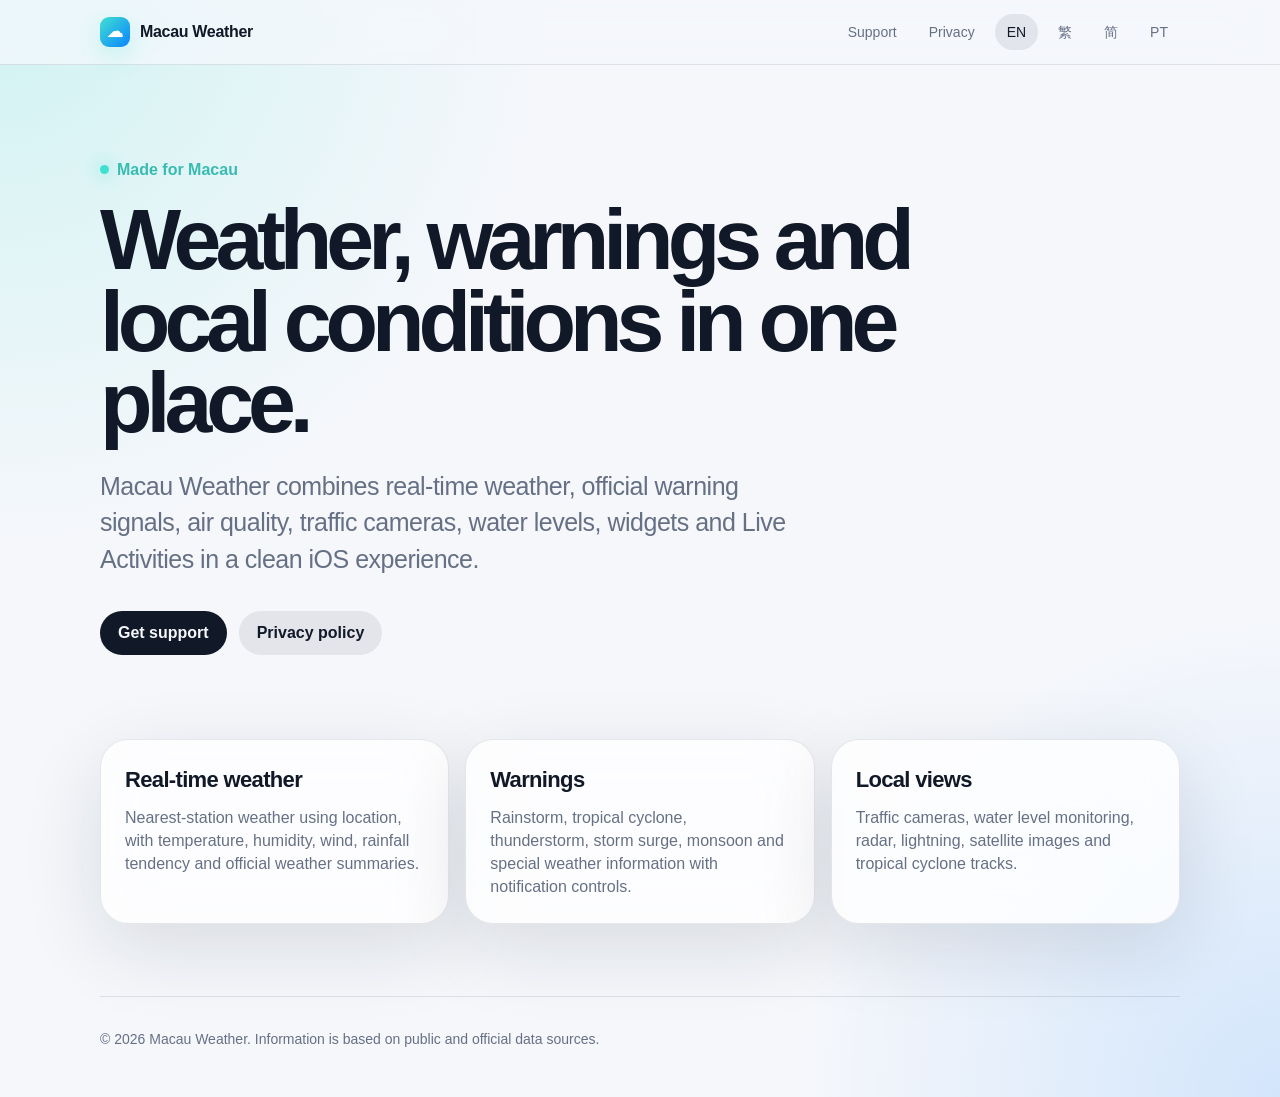
==== index.html @ 6b1e96aa "Add files via upload" ====
<!doctype html>
<html lang="en">
<head>
  <meta charset="utf-8">
  <meta name="viewport" content="width=device-width, initial-scale=1">
  <title>Macau Weather</title>
  <meta name="description" content="Macau Weather brings real-time Macau weather, warnings, forecasts, air quality, traffic cameras, water levels and widgets into one clean iOS app.">
  <link rel="stylesheet" href="styles.css">
</head>
<body>
  <header class="topbar">
    <nav class="page nav" aria-label="Main navigation">
      <a class="brand" href="index.html"><span class="brand-mark">☁︎</span><span>Macau Weather</span></a>
      <div class="links">
        <a href="support.html">Support</a>
        <a href="privacy.html">Privacy</a>
        <button class="lang-button active" data-lang="en">EN</button>
        <button class="lang-button" data-lang="zh-Hant">繁</button>
        <button class="lang-button" data-lang="zh-Hans">简</button>
        <button class="lang-button" data-lang="pt">PT</button>
      </div>
    </nav>
  </header>

  <main class="page">
    <section class="language-panel active" data-panel="en">
      <div class="hero">
        <div class="eyebrow">Made for Macau</div>
        <h1>Weather, warnings and local conditions in one place.</h1>
        <p class="lead">Macau Weather combines real-time weather, official warning signals, air quality, traffic cameras, water levels, widgets and Live Activities in a clean iOS experience.</p>
        <div class="actions">
          <a class="button" href="support.html">Get support</a>
          <a class="button secondary" href="privacy.html">Privacy policy</a>
        </div>
      </div>
      <div class="grid">
        <article class="card"><h2>Real-time weather</h2><p>Nearest-station weather using location, with temperature, humidity, wind, rainfall tendency and official weather summaries.</p></article>
        <article class="card"><h2>Warnings</h2><p>Rainstorm, tropical cyclone, thunderstorm, storm surge, monsoon and special weather information with notification controls.</p></article>
        <article class="card"><h2>Local views</h2><p>Traffic cameras, water level monitoring, radar, lightning, satellite images and tropical cyclone tracks.</p></article>
      </div>
    </section>

    <section class="language-panel" data-panel="zh-Hant">
      <div class="hero">
        <div class="eyebrow">為澳門而設</div>
        <h1>即時天氣、警告及本地情況，一個 App 睇晒。</h1>
        <p class="lead">澳門天氣整合即時天氣、官方警告信號、空氣質素、交通鏡頭、水位監測、Widget 及 Live Activity，提供清晰簡潔的 iOS 體驗。</p>
        <div class="actions">
          <a class="button" href="support.html">支援</a>
          <a class="button secondary" href="privacy.html">私隱政策</a>
        </div>
      </div>
      <div class="grid">
        <article class="card"><h2>即時天氣</h2><p>使用定位尋找最接近觀測站，顯示氣溫、濕度、風況、降雨傾向及官方天氣概況。</p></article>
        <article class="card"><h2>天氣警告</h2><p>暴雨、熱帶氣旋、雷暴、風暴潮、季候風及特別天氣訊息，並可自訂通知類別。</p></article>
        <article class="card"><h2>本地實況</h2><p>交通鏡頭、水位監測、雷達、閃電、衛星雲圖及熱帶氣旋路徑圖。</p></article>
      </div>
    </section>

    <section class="language-panel" data-panel="zh-Hans">
      <div class="hero">
        <div class="eyebrow">为澳门而设</div>
        <h1>即时天气、警告及本地情况，一个 App 看齐。</h1>
        <p class="lead">澳门天气整合即时天气、官方警告信号、空气质量、交通镜头、水位监测、Widget 及 Live Activity，提供清晰简洁的 iOS 体验。</p>
        <div class="actions">
          <a class="button" href="support.html">支持</a>
          <a class="button secondary" href="privacy.html">隐私政策</a>
        </div>
      </div>
      <div class="grid">
        <article class="card"><h2>即时天气</h2><p>使用定位寻找最接近观测站，显示气温、湿度、风况、降雨倾向及官方天气概况。</p></article>
        <article class="card"><h2>天气警告</h2><p>暴雨、热带气旋、雷暴、风暴潮、季候风及特别天气信息，并可自定义通知类别。</p></article>
        <article class="card"><h2>本地实况</h2><p>交通镜头、水位监测、雷达、闪电、卫星云图及热带气旋路径图。</p></article>
      </div>
    </section>

    <section class="language-panel" data-panel="pt">
      <div class="hero">
        <div class="eyebrow">Criado para Macau</div>
        <h1>Tempo, avisos e condições locais num só lugar.</h1>
        <p class="lead">Macau Weather reúne tempo em tempo real, avisos oficiais, qualidade do ar, câmaras de trânsito, nível da água, widgets e Live Activities numa experiência iOS simples e clara.</p>
        <div class="actions">
          <a class="button" href="support.html">Apoio</a>
          <a class="button secondary" href="privacy.html">Privacidade</a>
        </div>
      </div>
      <div class="grid">
        <article class="card"><h2>Tempo atual</h2><p>Dados da estação mais próxima com localização, temperatura, humidade, vento, tendência de chuva e resumo oficial.</p></article>
        <article class="card"><h2>Avisos</h2><p>Chuva intensa, ciclone tropical, trovoada, maré de tempestade, monção e informações especiais, com controlo de notificações.</p></article>
        <article class="card"><h2>Condições locais</h2><p>Câmaras de trânsito, nível da água, radar, relâmpagos, imagens de satélite e trajetórias de ciclones tropicais.</p></article>
      </div>
    </section>
  </main>

  <footer class="page footer">© 2026 Macau Weather. Information is based on public and official data sources.</footer>
  <script>
    const buttons = document.querySelectorAll(".lang-button");
    const panels = document.querySelectorAll(".language-panel");
    buttons.forEach((button) => {
      button.addEventListener("click", () => {
        const lang = button.dataset.lang;
        buttons.forEach((item) => item.classList.toggle("active", item === button));
        panels.forEach((panel) => panel.classList.toggle("active", panel.dataset.panel === lang));
        document.documentElement.lang = lang;
      });
    });
  </script>
</body>
</html>
---- styles.css ----
:root {
  color-scheme: light dark;
  --accent: #40e0d1;
  --ink: #111827;
  --muted: #667085;
  --bg: #f5f7fb;
  --panel: rgba(255, 255, 255, 0.78);
  --line: rgba(17, 24, 39, 0.10);
  --shadow: 0 24px 80px rgba(15, 23, 42, 0.12);
}

@media (prefers-color-scheme: dark) {
  :root {
    --ink: #f5f7fb;
    --muted: #a7adba;
    --bg: #050608;
    --panel: rgba(28, 28, 30, 0.72);
    --line: rgba(255, 255, 255, 0.12);
    --shadow: 0 24px 80px rgba(0, 0, 0, 0.36);
  }
}

* {
  box-sizing: border-box;
}

html {
  scroll-behavior: smooth;
}

body {
  margin: 0;
  font-family: -apple-system, BlinkMacSystemFont, "SF Pro Text", "Segoe UI", sans-serif;
  color: var(--ink);
  background:
    radial-gradient(circle at top left, rgba(64, 224, 209, 0.20), transparent 34rem),
    radial-gradient(circle at bottom right, rgba(0, 122, 255, 0.14), transparent 30rem),
    var(--bg);
  line-height: 1.45;
}

a {
  color: inherit;
}

.page {
  width: min(1080px, calc(100% - 40px));
  margin: 0 auto;
}

.topbar {
  position: sticky;
  top: 0;
  z-index: 10;
  backdrop-filter: blur(24px) saturate(1.4);
  background: color-mix(in srgb, var(--bg) 76%, transparent);
  border-bottom: 1px solid var(--line);
}

.nav {
  min-height: 64px;
  display: flex;
  align-items: center;
  justify-content: space-between;
  gap: 18px;
}

.brand {
  display: inline-flex;
  align-items: center;
  gap: 10px;
  text-decoration: none;
  font-weight: 700;
  letter-spacing: -0.02em;
}

.brand-mark {
  width: 30px;
  height: 30px;
  border-radius: 9px;
  display: grid;
  place-items: center;
  background: linear-gradient(135deg, var(--accent), #0a84ff);
  color: white;
  box-shadow: 0 8px 24px rgba(64, 224, 209, 0.26);
}

.links {
  display: flex;
  align-items: center;
  gap: 8px;
  flex-wrap: wrap;
  justify-content: flex-end;
}

.links a,
.lang-button {
  appearance: none;
  border: 0;
  border-radius: 999px;
  padding: 8px 12px;
  color: var(--muted);
  background: transparent;
  text-decoration: none;
  font: inherit;
  font-size: 14px;
  cursor: pointer;
}

.links a:hover,
.lang-button:hover,
.lang-button.active {
  color: var(--ink);
  background: color-mix(in srgb, var(--ink) 8%, transparent);
}

.hero {
  padding: 92px 0 56px;
}

.eyebrow {
  display: inline-flex;
  align-items: center;
  gap: 8px;
  color: color-mix(in srgb, var(--accent) 82%, var(--ink));
  font-weight: 700;
  margin-bottom: 18px;
}

.eyebrow::before {
  content: "";
  width: 9px;
  height: 9px;
  border-radius: 50%;
  background: var(--accent);
  box-shadow: 0 0 18px var(--accent);
}

h1 {
  margin: 0;
  max-width: 820px;
  font-size: clamp(46px, 8vw, 86px);
  line-height: 0.95;
  letter-spacing: -0.07em;
}

.lead {
  margin: 24px 0 0;
  max-width: 720px;
  color: var(--muted);
  font-size: clamp(19px, 2vw, 25px);
  letter-spacing: -0.02em;
}

.actions {
  display: flex;
  flex-wrap: wrap;
  gap: 12px;
  margin-top: 34px;
}

.button {
  display: inline-flex;
  align-items: center;
  justify-content: center;
  min-height: 44px;
  padding: 0 18px;
  border-radius: 999px;
  text-decoration: none;
  font-weight: 700;
  background: var(--ink);
  color: var(--bg);
}

.button.secondary {
  color: var(--ink);
  background: color-mix(in srgb, var(--ink) 8%, transparent);
}

.grid {
  display: grid;
  grid-template-columns: repeat(3, minmax(0, 1fr));
  gap: 16px;
  margin: 28px 0 72px;
}

.card {
  border: 1px solid var(--line);
  border-radius: 28px;
  padding: 24px;
  background: var(--panel);
  box-shadow: var(--shadow);
  backdrop-filter: blur(28px) saturate(1.2);
}

.card h2,
.card h3 {
  margin: 0 0 10px;
  font-size: 22px;
  letter-spacing: -0.03em;
}

.card p,
.card li {
  color: var(--muted);
}

.card p {
  margin: 0;
}

.section {
  padding: 24px 0 72px;
}

.section h2 {
  margin: 0 0 18px;
  font-size: clamp(32px, 5vw, 54px);
  line-height: 1;
  letter-spacing: -0.055em;
}

.stack {
  display: grid;
  gap: 14px;
}

.text-card {
  border: 1px solid var(--line);
  border-radius: 26px;
  padding: 28px;
  background: var(--panel);
  backdrop-filter: blur(24px) saturate(1.2);
}

.text-card h3 {
  margin: 0 0 8px;
  font-size: 21px;
  letter-spacing: -0.025em;
}

.text-card p,
.text-card li {
  color: var(--muted);
}

.text-card p {
  margin: 0 0 10px;
}

.text-card p:last-child {
  margin-bottom: 0;
}

.language-panel {
  display: none;
}

.language-panel.active {
  display: block;
}

.footer {
  padding: 32px 0 48px;
  color: var(--muted);
  border-top: 1px solid var(--line);
  font-size: 14px;
}

@media (max-width: 760px) {
  .page {
    width: min(100% - 28px, 1080px);
  }

  .nav {
    align-items: flex-start;
    flex-direction: column;
    padding: 14px 0;
  }

  .links {
    justify-content: flex-start;
  }

  .hero {
    padding: 56px 0 36px;
  }

  .grid {
    grid-template-columns: 1fr;
    margin-bottom: 48px;
  }

  .card,
  .text-card {
    border-radius: 22px;
    padding: 20px;
  }
}
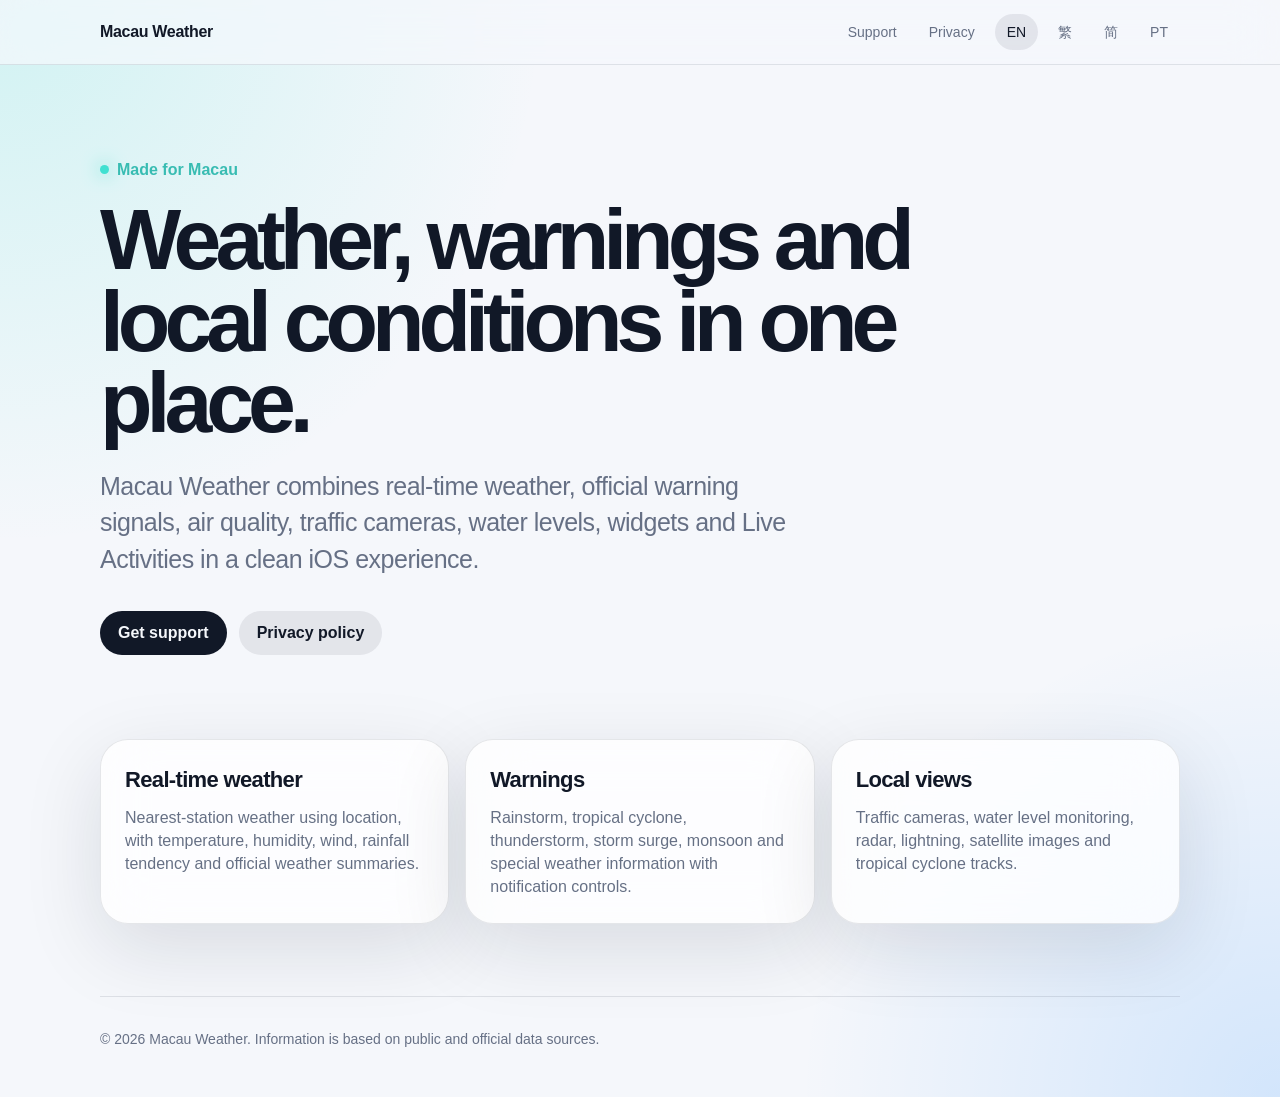
==== commit bc19b6c0: "Add files via upload" ====
--- a/index.html
+++ b/index.html
@@ -10,7 +10,7 @@
 <body>
   <header class="topbar">
     <nav class="page nav" aria-label="Main navigation">
-      <a class="brand" href="index.html"><span class="brand-mark">☁︎</span><span>Macau Weather</span></a>
+      <a class="brand" href="index.html">Macau Weather</a>
       <div class="links">
         <a href="support.html">Support</a>
         <a href="privacy.html">Privacy</a>
--- a/styles.css
+++ b/styles.css
@@ -68,21 +68,10 @@
 .brand {
   display: inline-flex;
   align-items: center;
-  gap: 10px;
   text-decoration: none;
   font-weight: 700;
   letter-spacing: -0.02em;
-}
-
-.brand-mark {
-  width: 30px;
-  height: 30px;
-  border-radius: 9px;
-  display: grid;
-  place-items: center;
-  background: linear-gradient(135deg, var(--accent), #0a84ff);
-  color: white;
-  box-shadow: 0 8px 24px rgba(64, 224, 209, 0.26);
+  color: var(--ink);
 }
 
 .links {
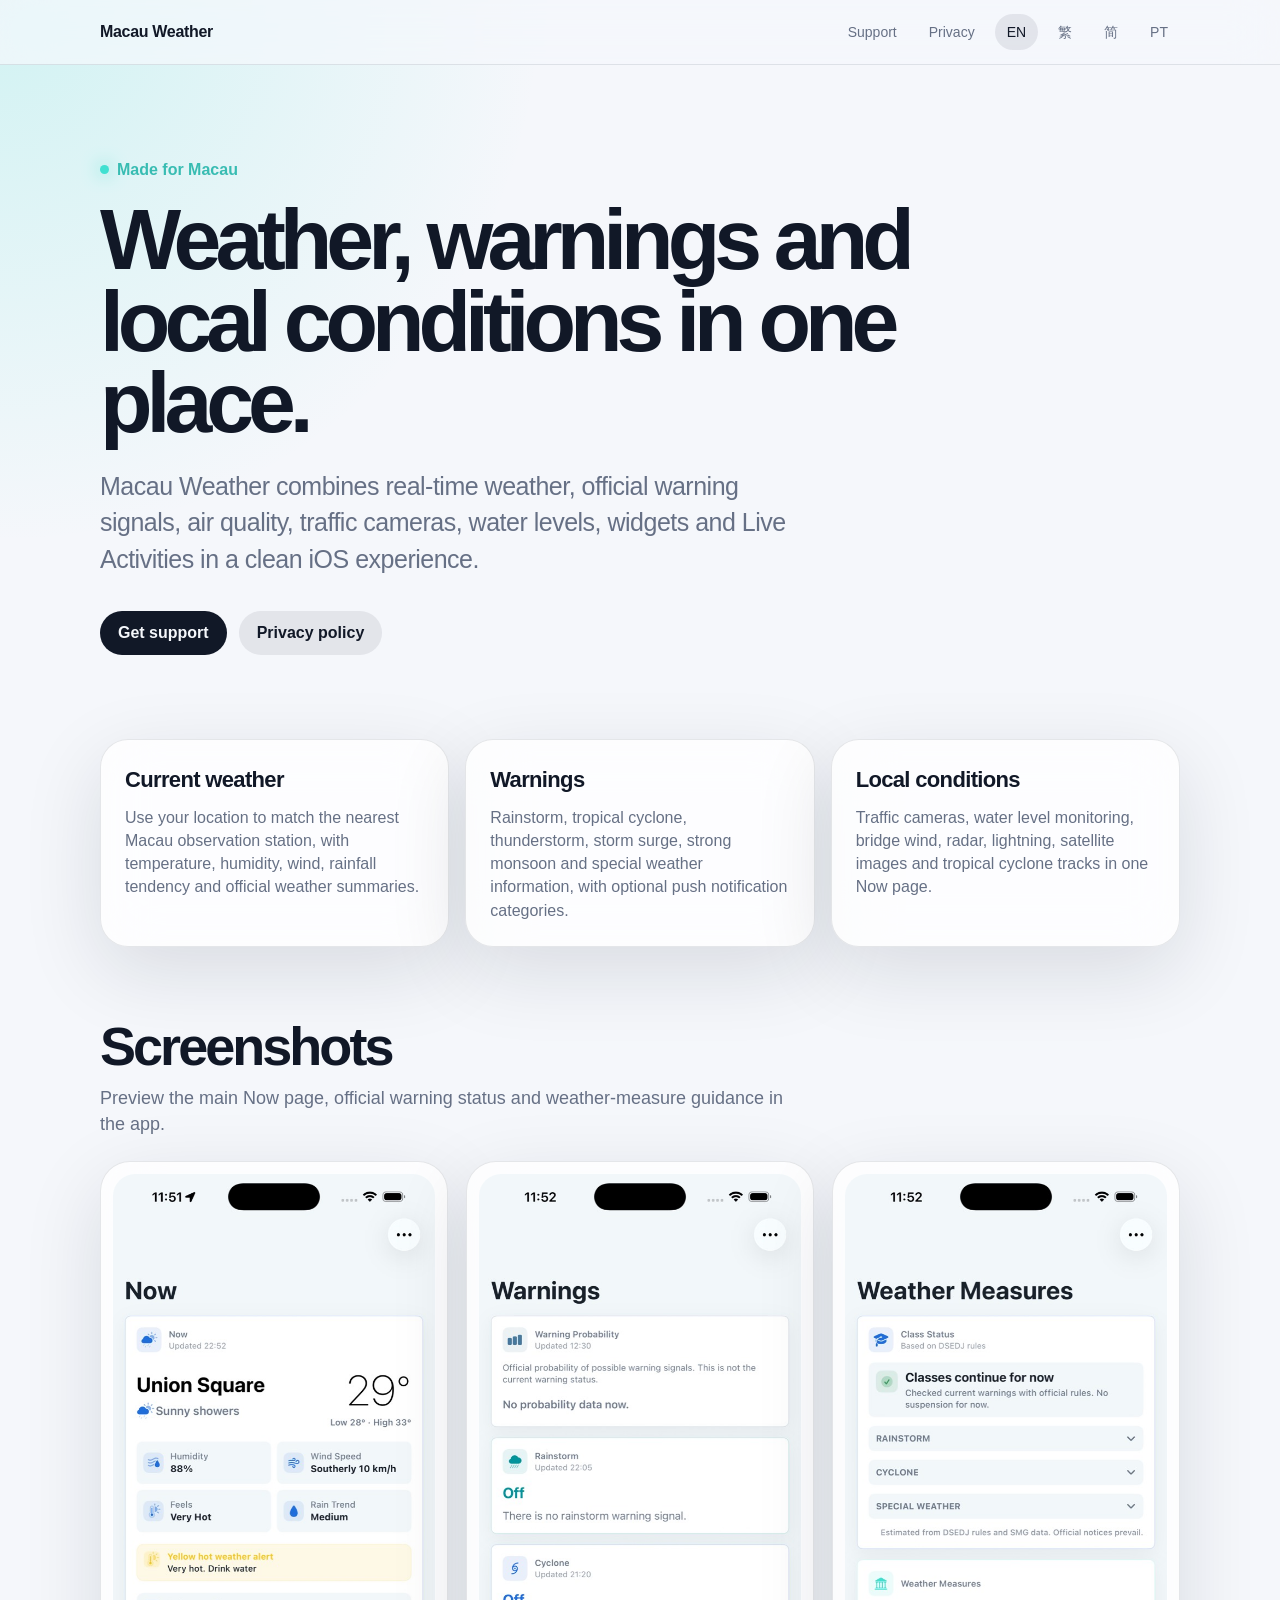
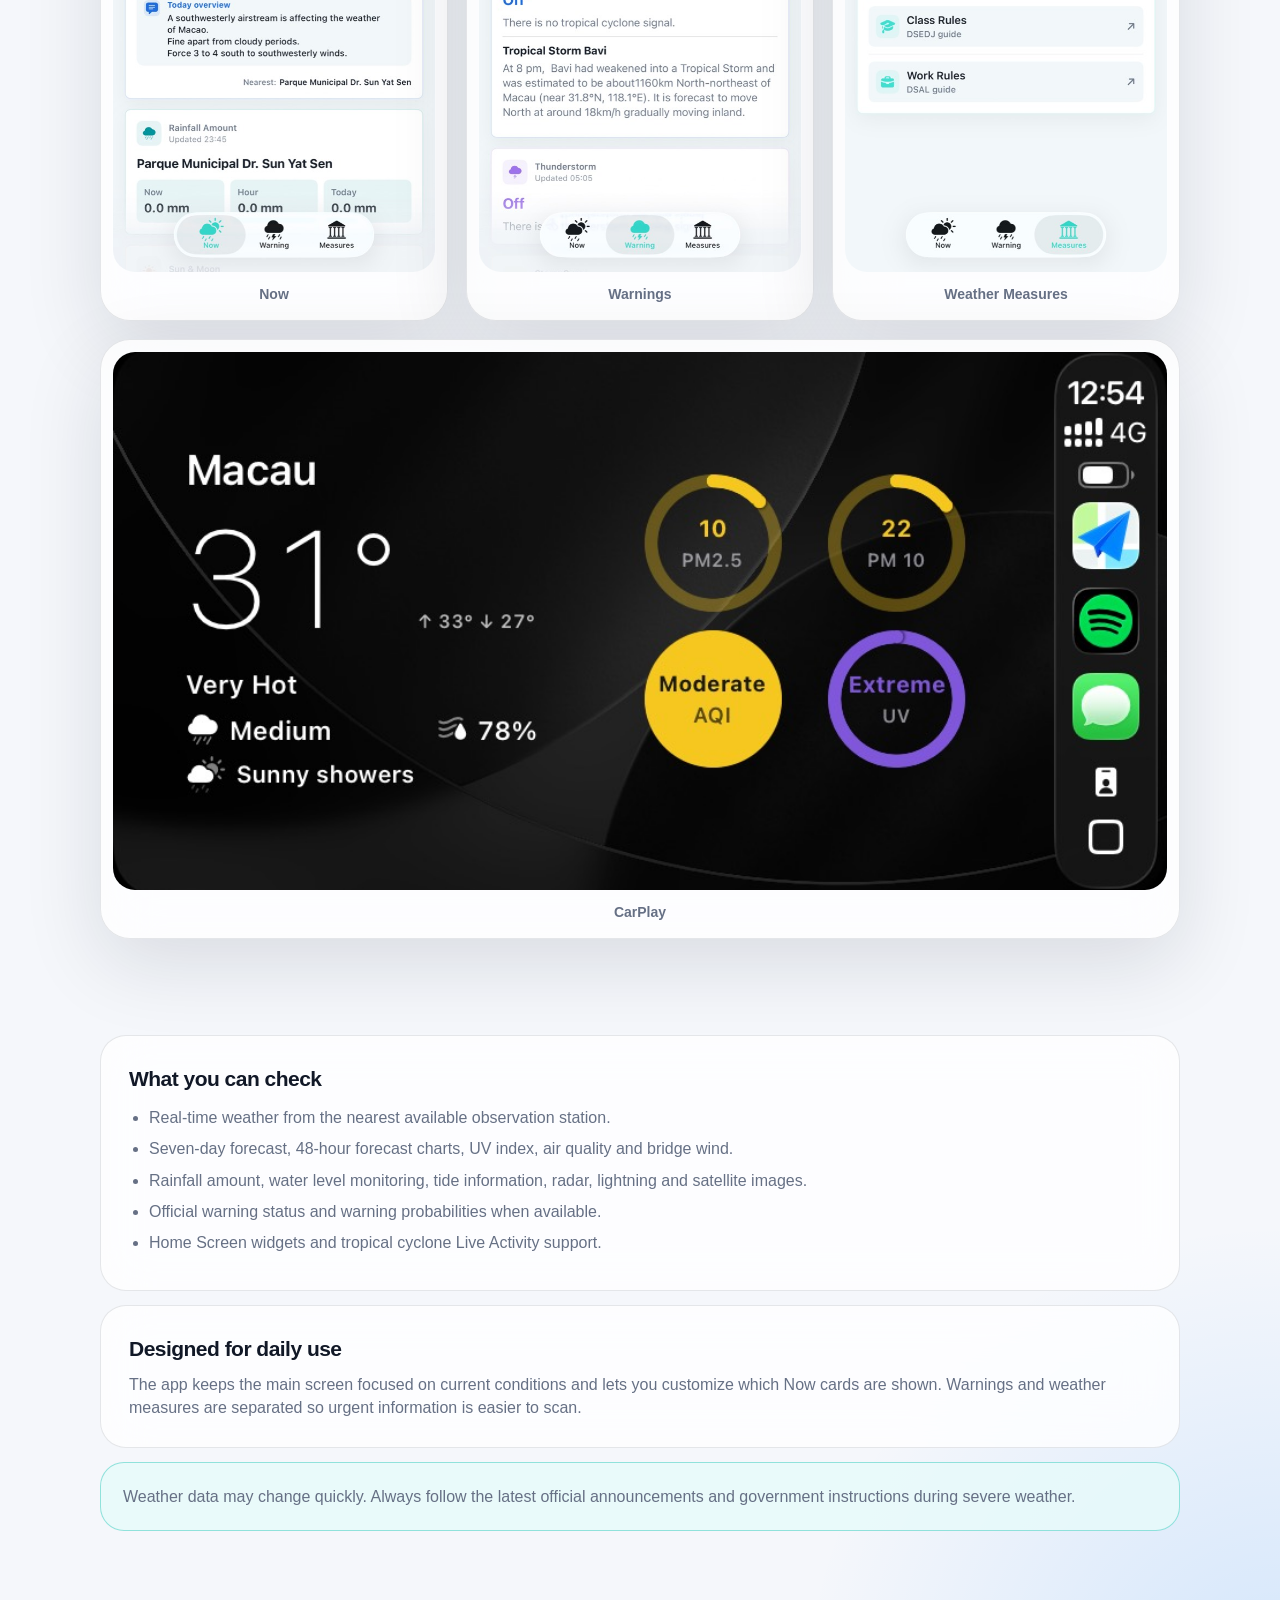
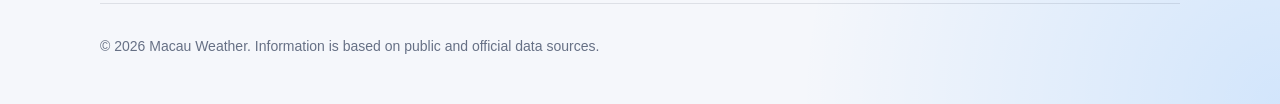
==== commit 97ee8380: "update" ====
--- a/index.html
+++ b/index.html
@@ -4,7 +4,7 @@
   <meta charset="utf-8">
   <meta name="viewport" content="width=device-width, initial-scale=1">
   <title>Macau Weather</title>
-  <meta name="description" content="Macau Weather brings real-time Macau weather, warnings, forecasts, air quality, traffic cameras, water levels and widgets into one clean iOS app.">
+  <meta name="description" content="Macau Weather brings real-time Macau weather, warnings, forecasts, air quality, traffic cameras, water levels, widgets and Live Activities into one clean iOS app.">
   <link rel="stylesheet" href="styles.css">
 </head>
 <body>
@@ -33,11 +33,55 @@
           <a class="button secondary" href="privacy.html">Privacy policy</a>
         </div>
       </div>
-      <div class="grid">
-        <article class="card"><h2>Real-time weather</h2><p>Nearest-station weather using location, with temperature, humidity, wind, rainfall tendency and official weather summaries.</p></article>
-        <article class="card"><h2>Warnings</h2><p>Rainstorm, tropical cyclone, thunderstorm, storm surge, monsoon and special weather information with notification controls.</p></article>
-        <article class="card"><h2>Local views</h2><p>Traffic cameras, water level monitoring, radar, lightning, satellite images and tropical cyclone tracks.</p></article>
-      </div>
+
+      <div class="grid">
+        <article class="card"><h2>Current weather</h2><p>Use your location to match the nearest Macau observation station, with temperature, humidity, wind, rainfall tendency and official weather summaries.</p></article>
+        <article class="card"><h2>Warnings</h2><p>Rainstorm, tropical cyclone, thunderstorm, storm surge, strong monsoon and special weather information, with optional push notification categories.</p></article>
+        <article class="card"><h2>Local conditions</h2><p>Traffic cameras, water level monitoring, bridge wind, radar, lightning, satellite images and tropical cyclone tracks in one Now page.</p></article>
+      </div>
+
+      <section class="screenshots" aria-labelledby="screenshots-en">
+        <h2 id="screenshots-en">Screenshots</h2>
+        <p class="section-lead">Preview the main Now page, official warning status and weather-measure guidance in the app.</p>
+        <div class="screenshot-grid">
+          <figure class="screenshot-card">
+            <img src="assets/screenshots/en-now.jpg" alt="Now page showing current weather, rainfall amount and bottom tab bar" loading="lazy">
+            <figcaption>Now</figcaption>
+          </figure>
+          <figure class="screenshot-card">
+            <img src="assets/screenshots/en-warnings.jpg" alt="Warnings page showing rainstorm, cyclone and thunderstorm cards" loading="lazy">
+            <figcaption>Warnings</figcaption>
+          </figure>
+          <figure class="screenshot-card">
+            <img src="assets/screenshots/en-measures.jpg" alt="Weather Measures page showing class status and government guidance links" loading="lazy">
+            <figcaption>Weather Measures</figcaption>
+          </figure>
+          <figure class="screenshot-card wide">
+            <img src="assets/screenshots/en-carplay.jpg" alt="CarPlay screen showing current weather, air quality and UV information" loading="lazy">
+            <figcaption>CarPlay</figcaption>
+          </figure>
+        </div>
+      </section>
+
+      <section class="section stack">
+        <article class="text-card">
+          <h3>What you can check</h3>
+          <ul class="feature-list">
+            <li>Real-time weather from the nearest available observation station.</li>
+            <li>Seven-day forecast, 48-hour forecast charts, UV index, air quality and bridge wind.</li>
+            <li>Rainfall amount, water level monitoring, tide information, radar, lightning and satellite images.</li>
+            <li>Official warning status and warning probabilities when available.</li>
+            <li>Home Screen widgets and tropical cyclone Live Activity support.</li>
+          </ul>
+        </article>
+        <article class="text-card">
+          <h3>Designed for daily use</h3>
+          <p>The app keeps the main screen focused on current conditions and lets you customize which Now cards are shown. Warnings and weather measures are separated so urgent information is easier to scan.</p>
+        </article>
+        <article class="notice">
+          <p>Weather data may change quickly. Always follow the latest official announcements and government instructions during severe weather.</p>
+        </article>
+      </section>
     </section>
 
     <section class="language-panel" data-panel="zh-Hant">
@@ -50,11 +94,55 @@
           <a class="button secondary" href="privacy.html">私隱政策</a>
         </div>
       </div>
-      <div class="grid">
-        <article class="card"><h2>即時天氣</h2><p>使用定位尋找最接近觀測站，顯示氣溫、濕度、風況、降雨傾向及官方天氣概況。</p></article>
-        <article class="card"><h2>天氣警告</h2><p>暴雨、熱帶氣旋、雷暴、風暴潮、季候風及特別天氣訊息，並可自訂通知類別。</p></article>
-        <article class="card"><h2>本地實況</h2><p>交通鏡頭、水位監測、雷達、閃電、衛星雲圖及熱帶氣旋路徑圖。</p></article>
-      </div>
+
+      <div class="grid">
+        <article class="card"><h2>即時天氣</h2><p>使用定位配對最接近的澳門觀測站，顯示氣溫、濕度、風況、降雨傾向及官方天氣概況。</p></article>
+        <article class="card"><h2>天氣警告</h2><p>暴雨、熱帶氣旋、雷暴、風暴潮、強烈季候風及特別天氣訊息，並可自訂推送通知類別。</p></article>
+        <article class="card"><h2>本地實況</h2><p>交通鏡頭、水位監測、橋上風況、雷達、閃電、衛星雲圖及熱帶氣旋路徑圖集中於即時頁。</p></article>
+      </div>
+
+      <section class="screenshots" aria-labelledby="screenshots-zh-Hant">
+        <h2 id="screenshots-zh-Hant">介面預覽</h2>
+        <p class="section-lead">查看即時天氣、風雨警告及惡劣天氣措施三個主要頁面。</p>
+        <div class="screenshot-grid">
+          <figure class="screenshot-card">
+            <img src="assets/screenshots/zh-Hant-now.jpg" alt="即時天氣頁面，顯示現時天氣及降雨量" loading="lazy">
+            <figcaption>即時天氣</figcaption>
+          </figure>
+          <figure class="screenshot-card">
+            <img src="assets/screenshots/zh-Hant-warnings.jpg" alt="風雨警告頁面，顯示暴雨、熱帶氣旋及雷暴警告" loading="lazy">
+            <figcaption>風雨警告</figcaption>
+          </figure>
+          <figure class="screenshot-card">
+            <img src="assets/screenshots/zh-Hant-measures.jpg" alt="惡劣天氣措施頁面，顯示停課情況及政府指引" loading="lazy">
+            <figcaption>惡劣天氣措施</figcaption>
+          </figure>
+          <figure class="screenshot-card wide">
+            <img src="assets/screenshots/zh-Hant-carplay.jpg" alt="CarPlay 畫面，顯示即時天氣、空氣質素及紫外線資料" loading="lazy">
+            <figcaption>CarPlay</figcaption>
+          </figure>
+        </div>
+      </section>
+
+      <section class="section stack">
+        <article class="text-card">
+          <h3>可以查看的資料</h3>
+          <ul class="feature-list">
+            <li>最接近觀測站的即時天氣資料。</li>
+            <li>七日預報、48 小時預報圖、紫外線指數、空氣質素及橋上風況。</li>
+            <li>降雨量、水位監測、潮汐資訊、雷達圖、閃電圖及衛星雲圖。</li>
+            <li>官方警告狀態，以及有資料時顯示警告發出概率。</li>
+            <li>主畫面 Widget 及熱帶氣旋 Live Activity。</li>
+          </ul>
+        </article>
+        <article class="text-card">
+          <h3>為日常使用而整理</h3>
+          <p>主頁集中顯示現時最需要的資訊，並可自訂顯示哪些即時卡片。警告及惡劣天氣措施分頁處理，方便快速掃讀。</p>
+        </article>
+        <article class="notice">
+          <p>天氣資料可能快速轉變。惡劣天氣期間，請以最新官方公布及政府指引為準。</p>
+        </article>
+      </section>
     </section>
 
     <section class="language-panel" data-panel="zh-Hans">
@@ -67,11 +155,55 @@
           <a class="button secondary" href="privacy.html">隐私政策</a>
         </div>
       </div>
-      <div class="grid">
-        <article class="card"><h2>即时天气</h2><p>使用定位寻找最接近观测站，显示气温、湿度、风况、降雨倾向及官方天气概况。</p></article>
-        <article class="card"><h2>天气警告</h2><p>暴雨、热带气旋、雷暴、风暴潮、季候风及特别天气信息，并可自定义通知类别。</p></article>
-        <article class="card"><h2>本地实况</h2><p>交通镜头、水位监测、雷达、闪电、卫星云图及热带气旋路径图。</p></article>
-      </div>
+
+      <div class="grid">
+        <article class="card"><h2>即时天气</h2><p>使用定位配对最接近的澳门观测站，显示气温、湿度、风况、降雨倾向及官方天气概况。</p></article>
+        <article class="card"><h2>天气警告</h2><p>暴雨、热带气旋、雷暴、风暴潮、强烈季候风及特别天气信息，并可自定义推送通知类别。</p></article>
+        <article class="card"><h2>本地实况</h2><p>交通镜头、水位监测、桥上风况、雷达、闪电、卫星云图及热带气旋路径图集中于即时页。</p></article>
+      </div>
+
+      <section class="screenshots" aria-labelledby="screenshots-zh-Hans">
+        <h2 id="screenshots-zh-Hans">界面预览</h2>
+        <p class="section-lead">查看即时天气、风雨警告及恶劣天气措施三个主要页面。</p>
+        <div class="screenshot-grid">
+          <figure class="screenshot-card">
+            <img src="assets/screenshots/zh-Hans-now.jpg" alt="即时天气页面，显示当前天气及降雨量" loading="lazy">
+            <figcaption>即时天气</figcaption>
+          </figure>
+          <figure class="screenshot-card">
+            <img src="assets/screenshots/zh-Hans-warnings.jpg" alt="风雨警告页面，显示暴雨、热带气旋及雷暴警告" loading="lazy">
+            <figcaption>风雨警告</figcaption>
+          </figure>
+          <figure class="screenshot-card">
+            <img src="assets/screenshots/zh-Hans-measures.jpg" alt="恶劣天气措施页面，显示停课情况及政府指引" loading="lazy">
+            <figcaption>恶劣天气措施</figcaption>
+          </figure>
+          <figure class="screenshot-card wide">
+            <img src="assets/screenshots/zh-Hans-carplay.jpg" alt="CarPlay 画面，显示即时天气、空气质量及紫外线资料" loading="lazy">
+            <figcaption>CarPlay</figcaption>
+          </figure>
+        </div>
+      </section>
+
+      <section class="section stack">
+        <article class="text-card">
+          <h3>可以查看的资料</h3>
+          <ul class="feature-list">
+            <li>最接近观测站的即时天气资料。</li>
+            <li>七日预报、48 小时预报图、紫外线指数、空气质量及桥上风况。</li>
+            <li>降雨量、水位监测、潮汐信息、雷达图、闪电图及卫星云图。</li>
+            <li>官方警告状态，以及有资料时显示警告发出概率。</li>
+            <li>主屏幕 Widget 及热带气旋 Live Activity。</li>
+          </ul>
+        </article>
+        <article class="text-card">
+          <h3>为日常使用而整理</h3>
+          <p>主页集中显示当前最需要的信息，并可自定义显示哪些即时卡片。警告及恶劣天气措施分页处理，方便快速扫读。</p>
+        </article>
+        <article class="notice">
+          <p>天气资料可能快速转变。恶劣天气期间，请以最新官方公布及政府指引为准。</p>
+        </article>
+      </section>
     </section>
 
     <section class="language-panel" data-panel="pt">
@@ -84,11 +216,55 @@
           <a class="button secondary" href="privacy.html">Privacidade</a>
         </div>
       </div>
-      <div class="grid">
-        <article class="card"><h2>Tempo atual</h2><p>Dados da estação mais próxima com localização, temperatura, humidade, vento, tendência de chuva e resumo oficial.</p></article>
-        <article class="card"><h2>Avisos</h2><p>Chuva intensa, ciclone tropical, trovoada, maré de tempestade, monção e informações especiais, com controlo de notificações.</p></article>
-        <article class="card"><h2>Condições locais</h2><p>Câmaras de trânsito, nível da água, radar, relâmpagos, imagens de satélite e trajetórias de ciclones tropicais.</p></article>
-      </div>
+
+      <div class="grid">
+        <article class="card"><h2>Tempo atual</h2><p>Usa a localização para encontrar a estação de observação de Macau mais próxima, com temperatura, humidade, vento, tendência de chuva e resumo oficial.</p></article>
+        <article class="card"><h2>Avisos</h2><p>Chuva intensa, ciclone tropical, trovoada, maré de tempestade, monção forte e informações especiais, com categorias opcionais de notificações.</p></article>
+        <article class="card"><h2>Condições locais</h2><p>Câmaras de trânsito, nível da água, vento nas pontes, radar, relâmpagos, imagens de satélite e trajetórias de ciclones tropicais na página Agora.</p></article>
+      </div>
+
+      <section class="screenshots" aria-labelledby="screenshots-pt">
+        <h2 id="screenshots-pt">Capturas de ecrã</h2>
+        <p class="section-lead">Veja as páginas principais: tempo atual, avisos e medidas de mau tempo.</p>
+        <div class="screenshot-grid">
+          <figure class="screenshot-card">
+            <img src="assets/screenshots/pt-now.jpg" alt="Página Tempo Atual com meteorologia atual e precipitação" loading="lazy">
+            <figcaption>Tempo Atual</figcaption>
+          </figure>
+          <figure class="screenshot-card">
+            <img src="assets/screenshots/pt-warnings.jpg" alt="Página Avisos com chuva intensa, ciclone e trovoada" loading="lazy">
+            <figcaption>Avisos</figcaption>
+          </figure>
+          <figure class="screenshot-card">
+            <img src="assets/screenshots/pt-measures.jpg" alt="Página Medidas de mau tempo com estado das aulas e guias oficiais" loading="lazy">
+            <figcaption>Medidas</figcaption>
+          </figure>
+          <figure class="screenshot-card wide">
+            <img src="assets/screenshots/pt-carplay.jpg" alt="Ecrã CarPlay com tempo atual, qualidade do ar e índice UV" loading="lazy">
+            <figcaption>CarPlay</figcaption>
+          </figure>
+        </div>
+      </section>
+
+      <section class="section stack">
+        <article class="text-card">
+          <h3>O que pode consultar</h3>
+          <ul class="feature-list">
+            <li>Tempo em tempo real da estação de observação mais próxima.</li>
+            <li>Previsão de sete dias, gráficos de 48 horas, índice UV, qualidade do ar e vento nas pontes.</li>
+            <li>Quantidade de chuva, monitorização do nível da água, marés, radar, relâmpagos e imagens de satélite.</li>
+            <li>Estado dos avisos oficiais e probabilidades de emissão quando disponíveis.</li>
+            <li>Widgets no ecrã principal e Live Activity para ciclones tropicais.</li>
+          </ul>
+        </article>
+        <article class="text-card">
+          <h3>Organizada para uso diário</h3>
+          <p>A página principal mostra as informações mais importantes do momento e permite personalizar os cartões. Os avisos e medidas de mau tempo ficam em páginas separadas para leitura rápida.</p>
+        </article>
+        <article class="notice">
+          <p>As condições meteorológicas podem mudar rapidamente. Durante mau tempo, siga sempre os anúncios oficiais e as instruções do governo.</p>
+        </article>
+      </section>
     </section>
   </main>
 
--- a/styles.css
+++ b/styles.css
@@ -173,6 +173,66 @@
   margin: 28px 0 72px;
 }
 
+.screenshots {
+  margin: 0 0 72px;
+}
+
+.screenshots h2 {
+  margin: 0 0 12px;
+  font-size: clamp(32px, 5vw, 54px);
+  line-height: 1;
+  letter-spacing: -0.055em;
+}
+
+.screenshots .section-lead {
+  max-width: 700px;
+  margin: 0 0 24px;
+  color: var(--muted);
+  font-size: 18px;
+}
+
+.screenshot-grid {
+  display: grid;
+  grid-template-columns: repeat(3, minmax(0, 1fr));
+  gap: 18px;
+  align-items: start;
+}
+
+.screenshot-card {
+  margin: 0;
+  border: 1px solid var(--line);
+  border-radius: 30px;
+  padding: 12px;
+  background: var(--panel);
+  box-shadow: var(--shadow);
+  backdrop-filter: blur(28px) saturate(1.2);
+}
+
+.screenshot-card img {
+  display: block;
+  width: 100%;
+  aspect-ratio: 1290 / 2796;
+  object-fit: cover;
+  border-radius: 22px;
+  background: color-mix(in srgb, var(--ink) 8%, transparent);
+}
+
+.screenshot-card.wide {
+  grid-column: 1 / -1;
+}
+
+.screenshot-card.wide img {
+  aspect-ratio: 912 / 465;
+}
+
+.screenshot-card figcaption {
+  margin: 12px 4px 4px;
+  color: var(--muted);
+  font-weight: 700;
+  font-size: 14px;
+  text-align: center;
+}
+
 .card {
   border: 1px solid var(--line);
   border-radius: 28px;
@@ -241,6 +301,38 @@
   margin-bottom: 0;
 }
 
+.feature-list,
+.meta-list {
+  margin: 12px 0 0;
+  padding-left: 20px;
+}
+
+.feature-list li,
+.meta-list li {
+  margin: 8px 0;
+}
+
+.meta-list {
+  list-style: none;
+  padding-left: 0;
+}
+
+.meta-list strong {
+  color: var(--ink);
+}
+
+.notice {
+  border: 1px solid color-mix(in srgb, var(--accent) 45%, var(--line));
+  border-radius: 24px;
+  padding: 22px;
+  background: color-mix(in srgb, var(--accent) 10%, var(--panel));
+}
+
+.notice p {
+  margin: 0;
+  color: var(--muted);
+}
+
 .language-panel {
   display: none;
 }
@@ -280,6 +372,19 @@
     margin-bottom: 48px;
   }
 
+  .screenshot-grid {
+    grid-template-columns: 1fr;
+  }
+
+  .screenshot-card {
+    max-width: 420px;
+    margin-inline: auto;
+  }
+
+  .screenshot-card.wide {
+    max-width: 100%;
+  }
+
   .card,
   .text-card {
     border-radius: 22px;
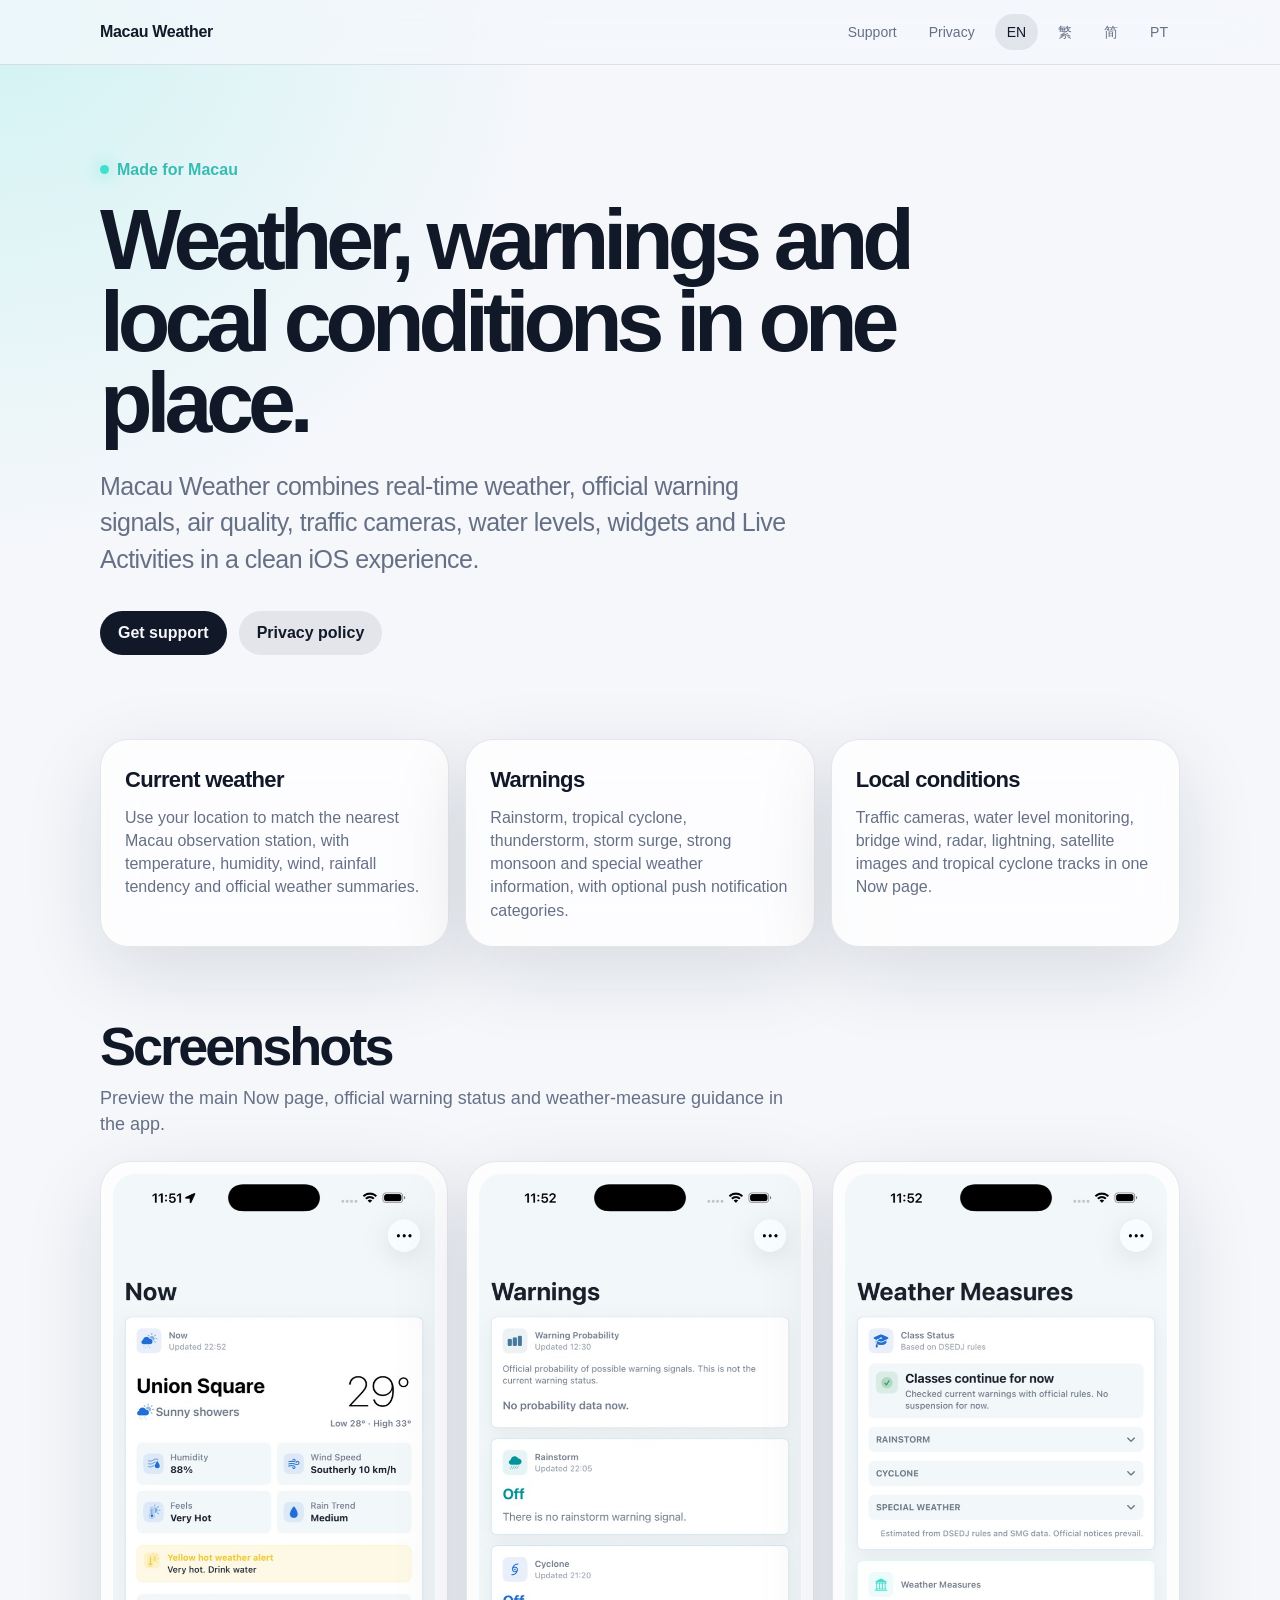
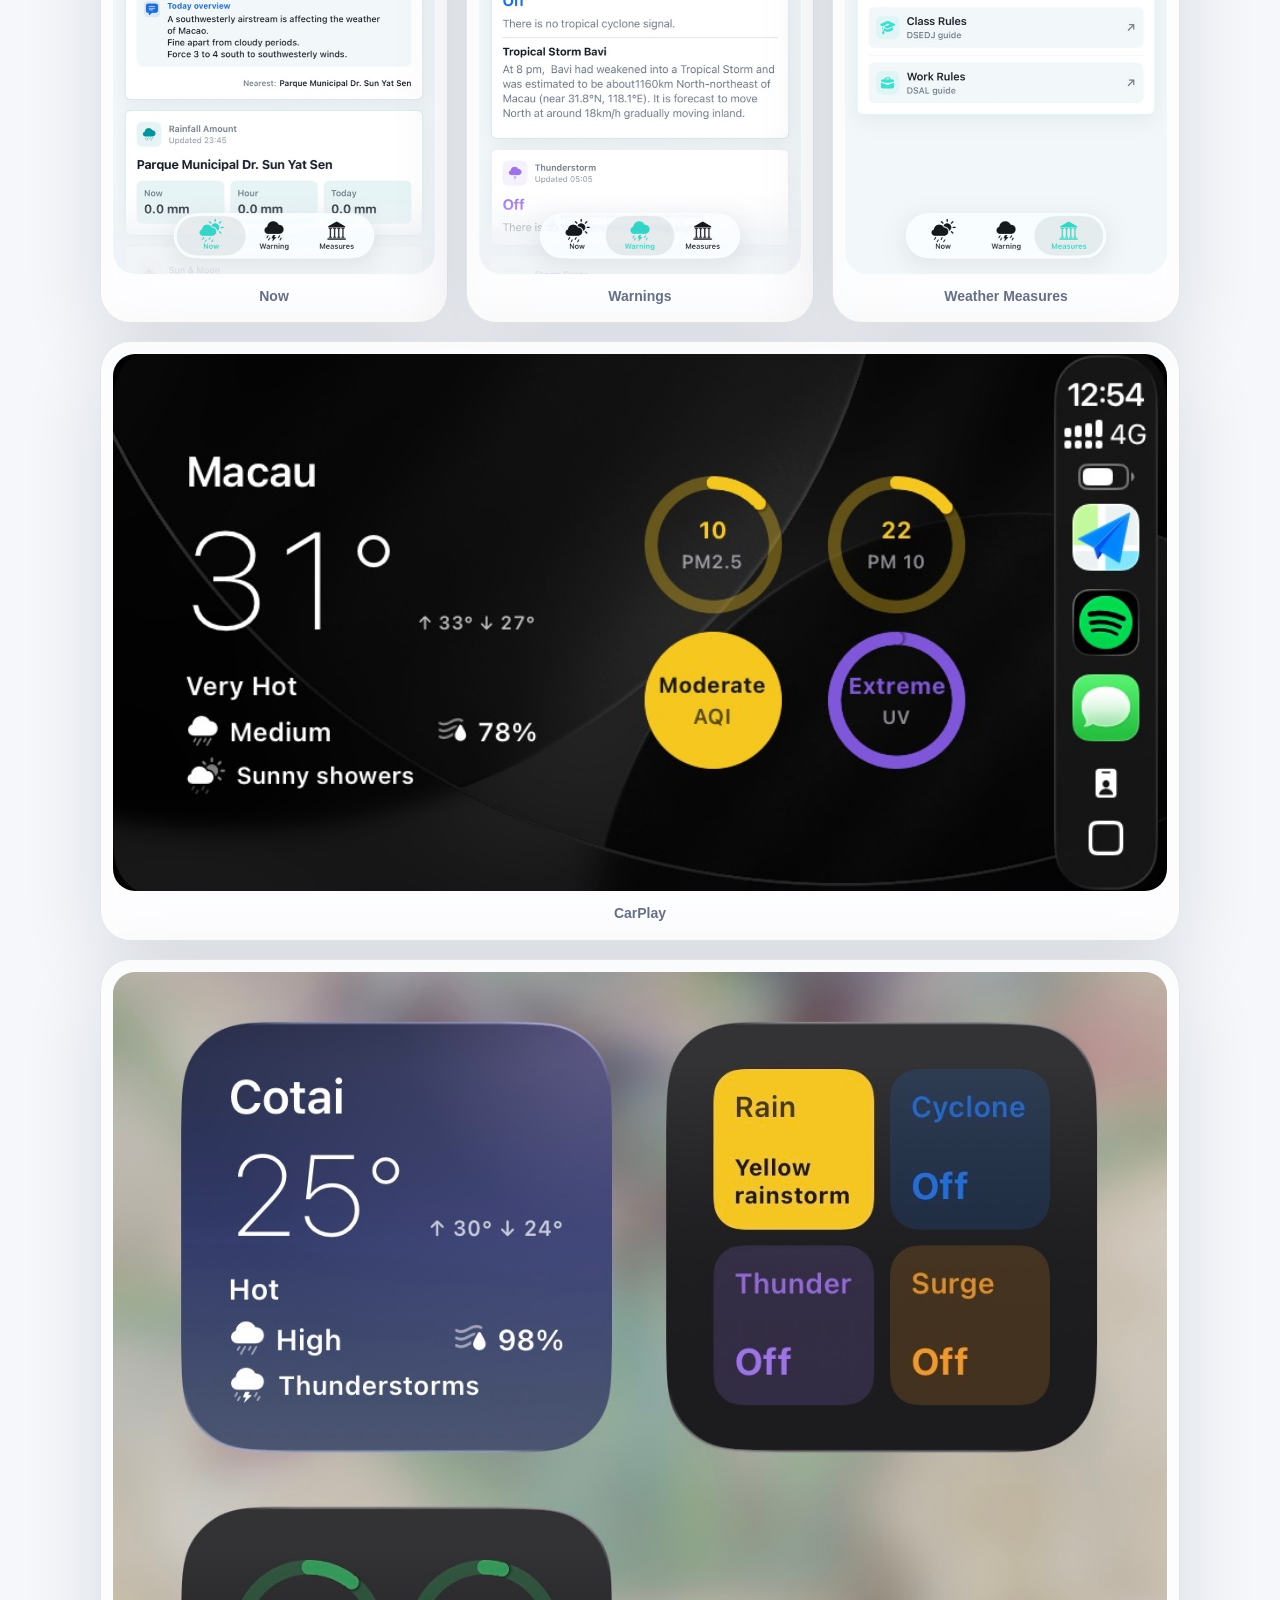
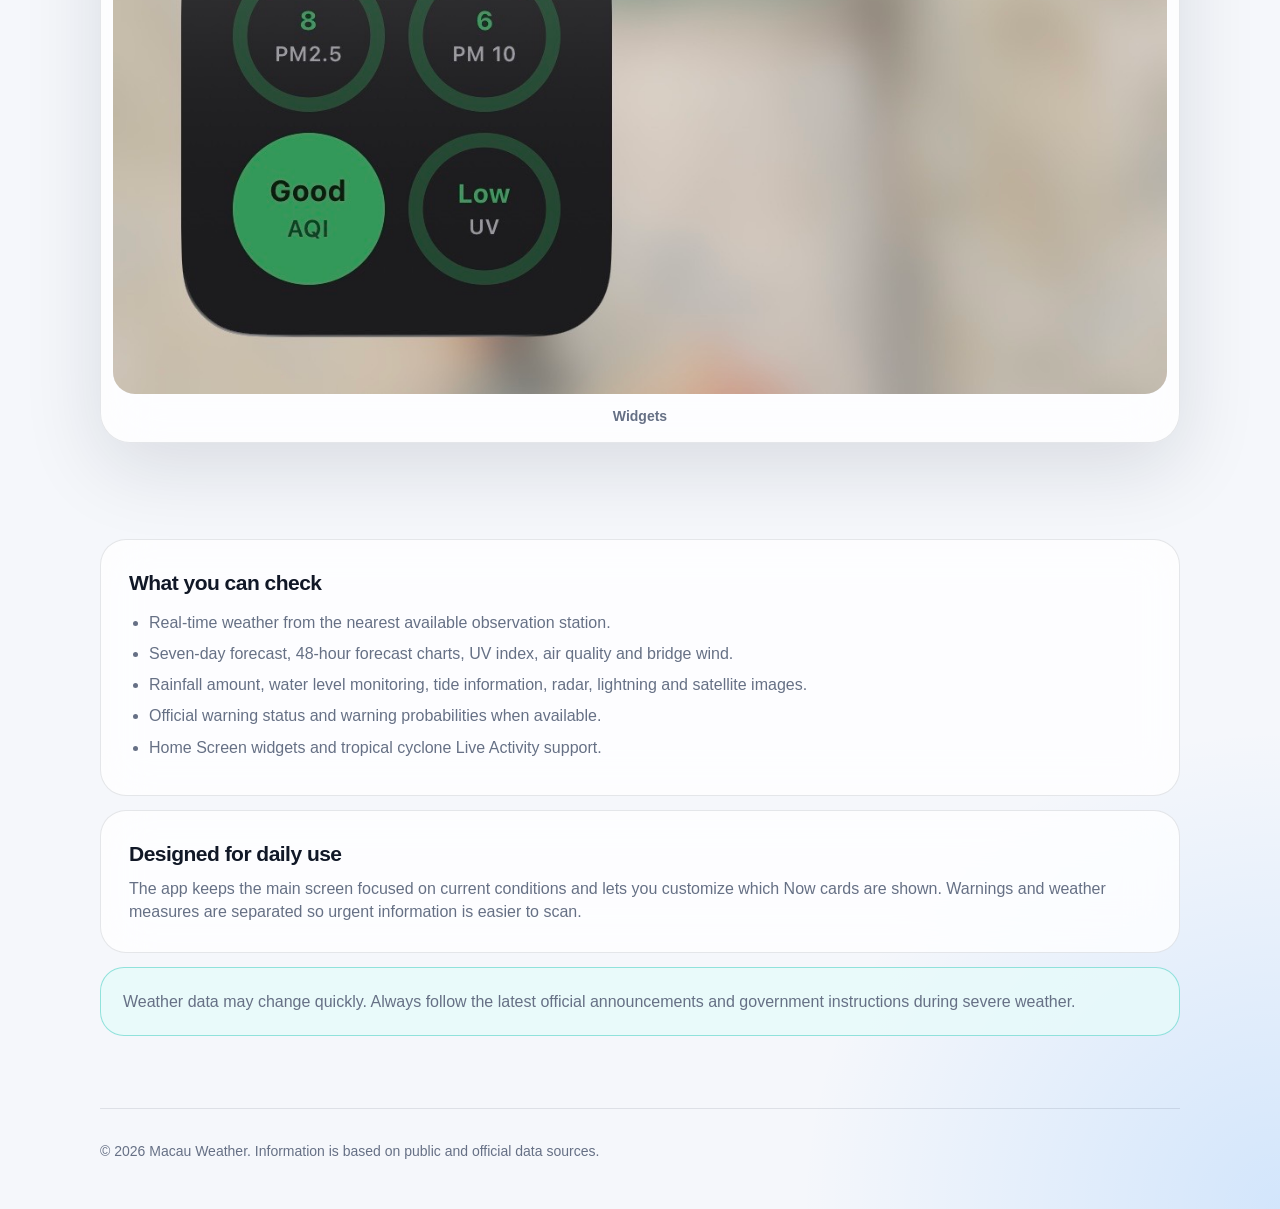
==== commit 3c2d6cf4: "update" ====
--- a/index.html
+++ b/index.html
@@ -60,6 +60,10 @@
             <img src="assets/screenshots/en-carplay.jpg" alt="CarPlay screen showing current weather, air quality and UV information" loading="lazy">
             <figcaption>CarPlay</figcaption>
           </figure>
+          <figure class="screenshot-card wide widget-preview">
+            <img src="assets/screenshots/widget-en.jpg" alt="Home Screen widgets showing current weather, warning status, air quality and UV information" loading="lazy">
+            <figcaption>Widgets</figcaption>
+          </figure>
         </div>
       </section>
 
@@ -121,6 +125,10 @@
             <img src="assets/screenshots/zh-Hant-carplay.jpg" alt="CarPlay 畫面，顯示即時天氣、空氣質素及紫外線資料" loading="lazy">
             <figcaption>CarPlay</figcaption>
           </figure>
+          <figure class="screenshot-card wide widget-preview">
+            <img src="assets/screenshots/widget-zh-Hant.jpg" alt="主畫面 Widget，顯示即時天氣、警告狀態、空氣質素及紫外線資料" loading="lazy">
+            <figcaption>Widget</figcaption>
+          </figure>
         </div>
       </section>
 
@@ -182,6 +190,10 @@
             <img src="assets/screenshots/zh-Hans-carplay.jpg" alt="CarPlay 画面，显示即时天气、空气质量及紫外线资料" loading="lazy">
             <figcaption>CarPlay</figcaption>
           </figure>
+          <figure class="screenshot-card wide widget-preview">
+            <img src="assets/screenshots/widget-zh-Hans.jpg" alt="主屏幕 Widget，显示即时天气、警告状态、空气质量及紫外线资料" loading="lazy">
+            <figcaption>Widget</figcaption>
+          </figure>
         </div>
       </section>
 
@@ -242,6 +254,10 @@
           <figure class="screenshot-card wide">
             <img src="assets/screenshots/pt-carplay.jpg" alt="Ecrã CarPlay com tempo atual, qualidade do ar e índice UV" loading="lazy">
             <figcaption>CarPlay</figcaption>
+          </figure>
+          <figure class="screenshot-card wide widget-preview">
+            <img src="assets/screenshots/widget-pt.jpg" alt="Widgets do ecrã principal com tempo atual, avisos, qualidade do ar e índice UV" loading="lazy">
+            <figcaption>Widgets</figcaption>
           </figure>
         </div>
       </section>
--- a/styles.css
+++ b/styles.css
@@ -200,9 +200,12 @@
 
 .screenshot-card {
   margin: 0;
+  width: 100%;
+  min-width: 0;
   border: 1px solid var(--line);
   border-radius: 30px;
   padding: 12px;
+  overflow: hidden;
   background: var(--panel);
   box-shadow: var(--shadow);
   backdrop-filter: blur(28px) saturate(1.2);
@@ -211,8 +214,8 @@
 .screenshot-card img {
   display: block;
   width: 100%;
-  aspect-ratio: 1290 / 2796;
-  object-fit: cover;
+  max-width: 100%;
+  height: auto;
   border-radius: 22px;
   background: color-mix(in srgb, var(--ink) 8%, transparent);
 }
@@ -223,6 +226,12 @@
 
 .screenshot-card.wide img {
   aspect-ratio: 912 / 465;
+  object-fit: cover;
+}
+
+.screenshot-card.widget-preview img {
+  aspect-ratio: auto;
+  object-fit: contain;
 }
 
 .screenshot-card figcaption {
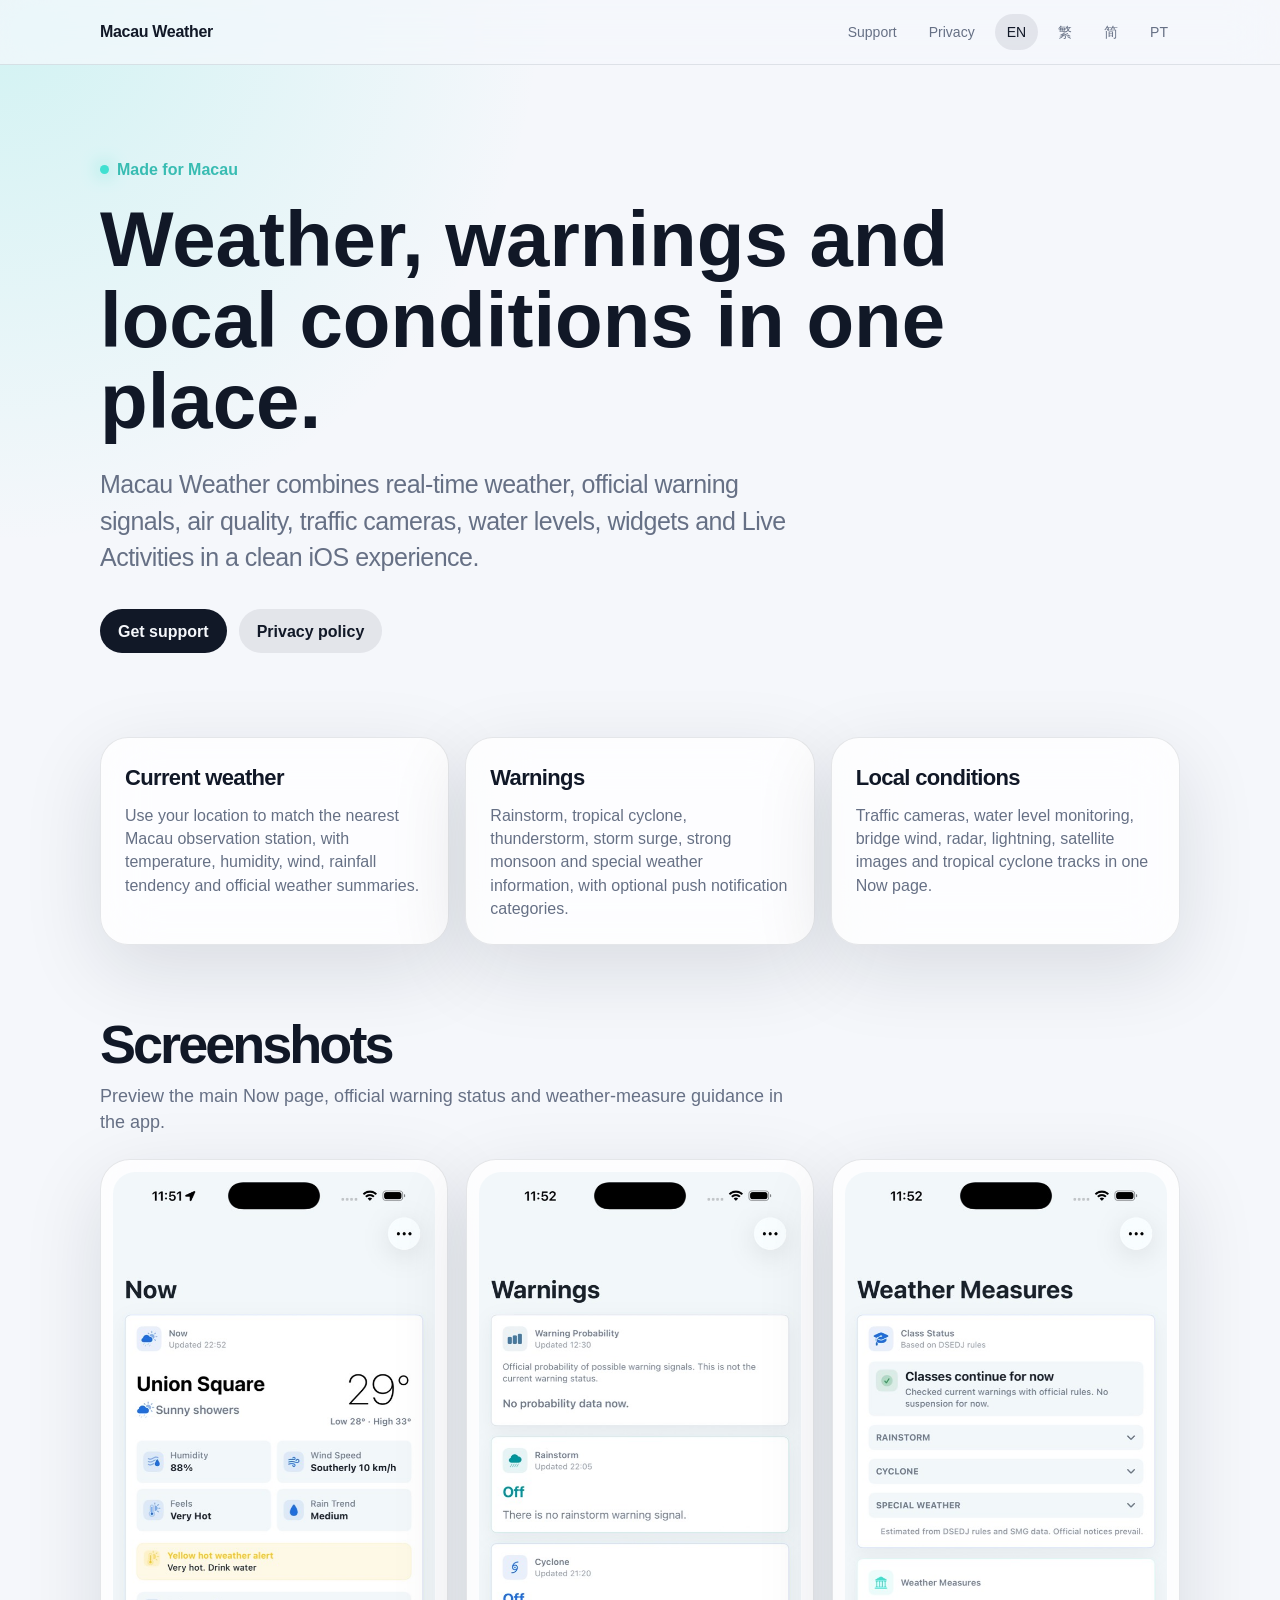
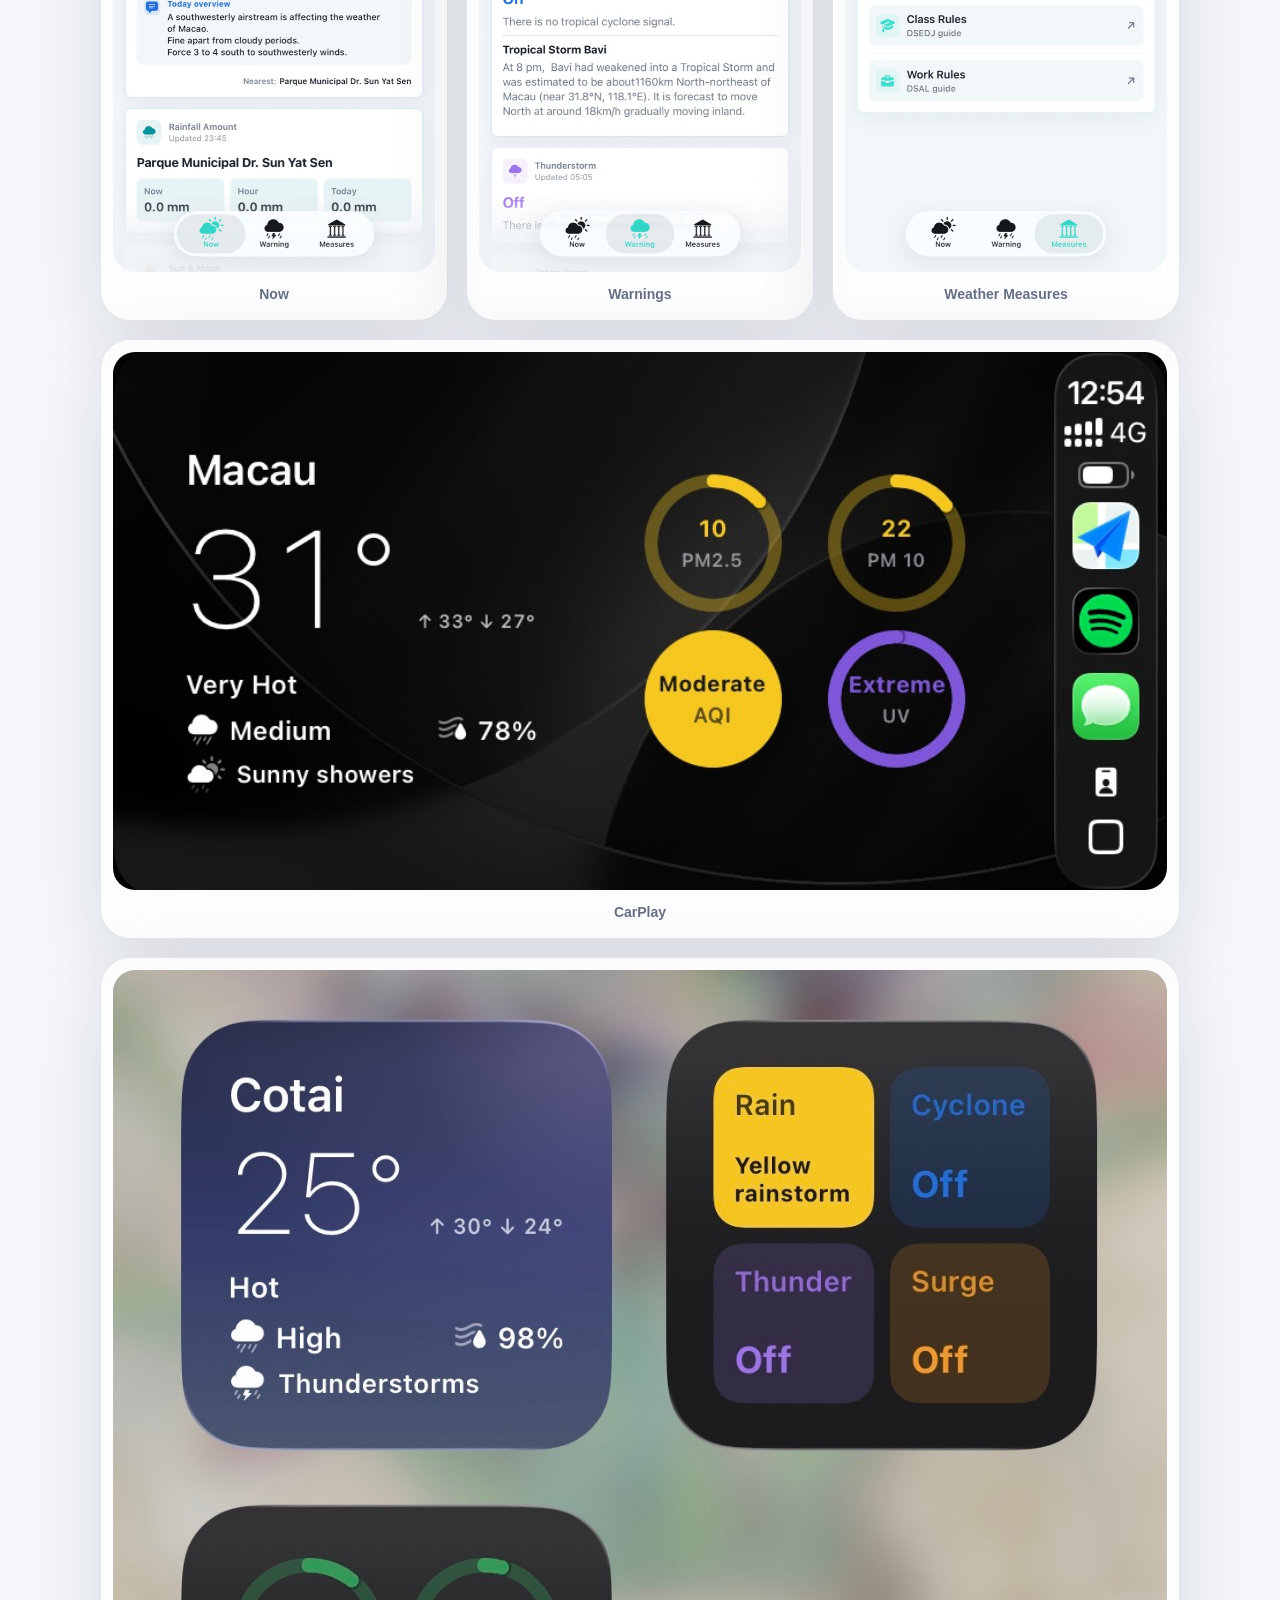
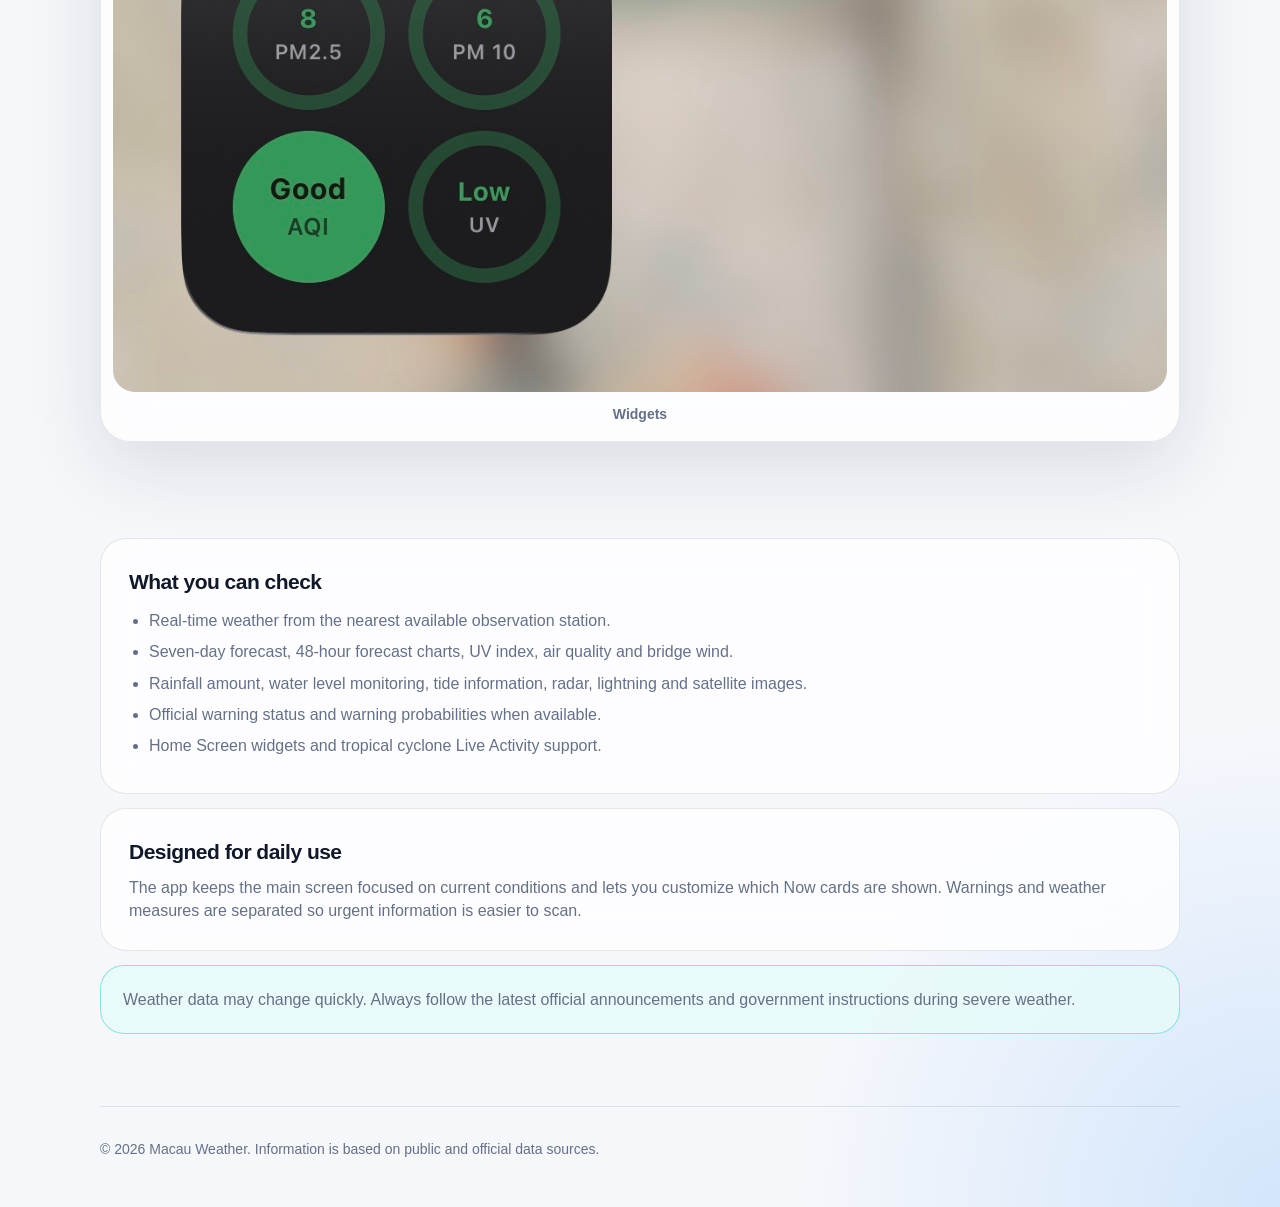
==== commit 8cd248c0: "update" ====
--- a/index.html
+++ b/index.html
@@ -156,7 +156,7 @@
     <section class="language-panel" data-panel="zh-Hans">
       <div class="hero">
         <div class="eyebrow">为澳门而设</div>
-        <h1>即时天气、警告及本地情况，一个 App 看齐。</h1>
+        <h1>即时天气、警告及本地情况，一个 App 搞定。</h1>
         <p class="lead">澳门天气整合即时天气、官方警告信号、空气质量、交通镜头、水位监测、Widget 及 Live Activity，提供清晰简洁的 iOS 体验。</p>
         <div class="actions">
           <a class="button" href="support.html">支持</a>
--- a/styles.css
+++ b/styles.css
@@ -127,10 +127,10 @@
 
 h1 {
   margin: 0;
-  max-width: 820px;
-  font-size: clamp(46px, 8vw, 86px);
-  line-height: 0.95;
-  letter-spacing: -0.07em;
+  max-width: 900px;
+  font-size: clamp(44px, 7.2vw, 78px);
+  line-height: 1.04;
+  letter-spacing: 0;
 }
 
 .lead {
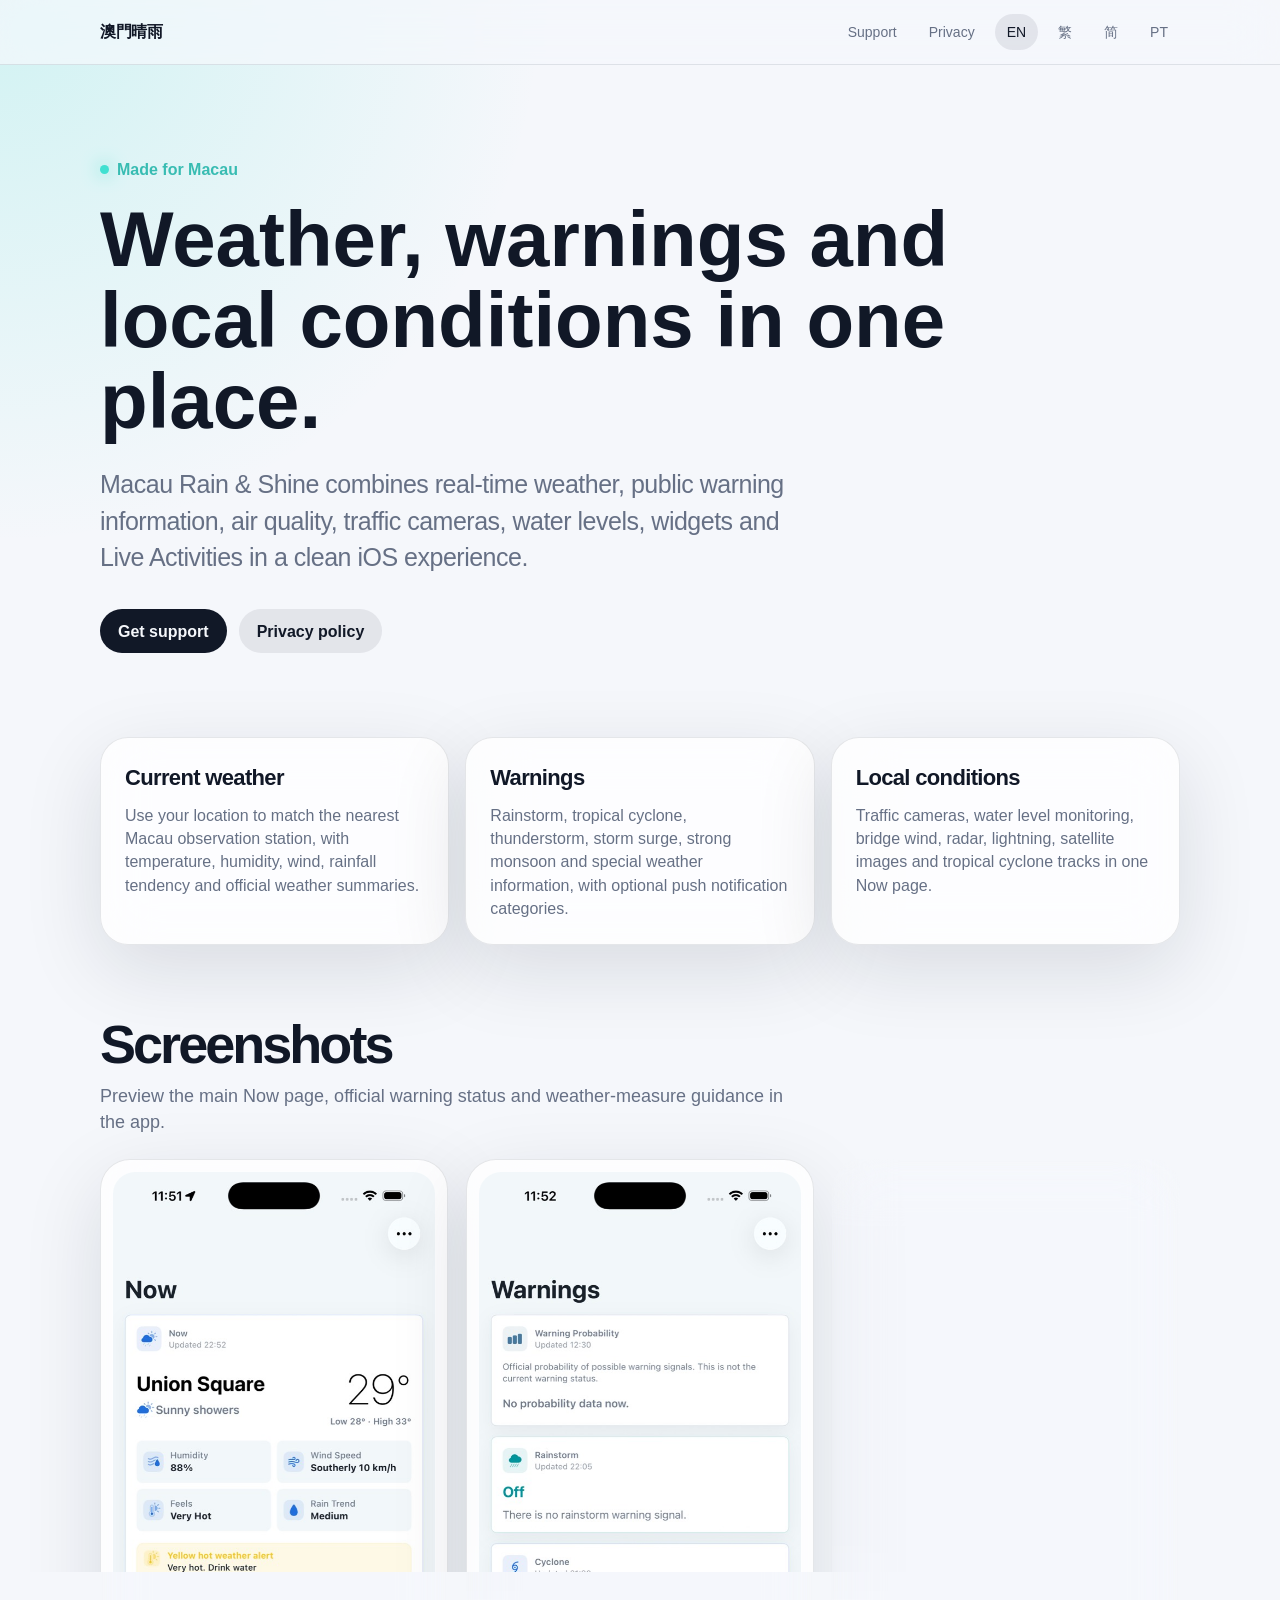
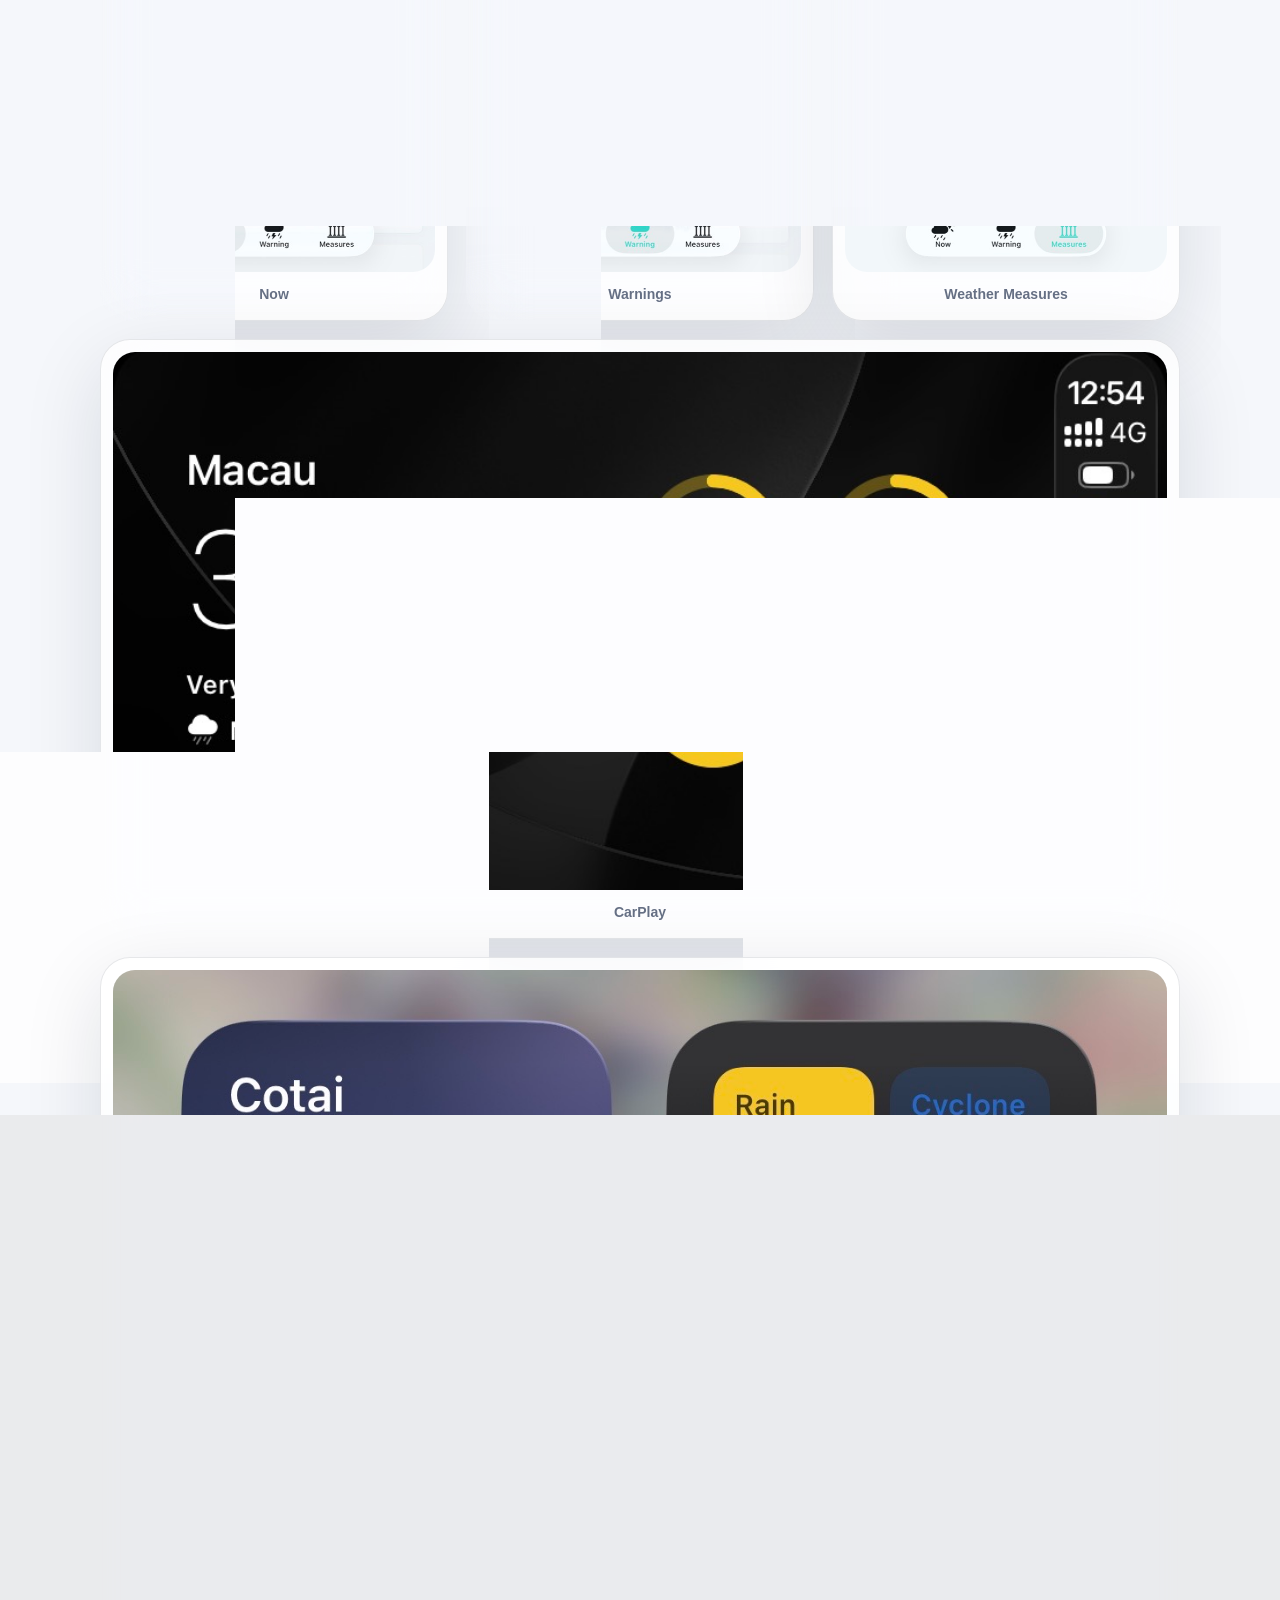
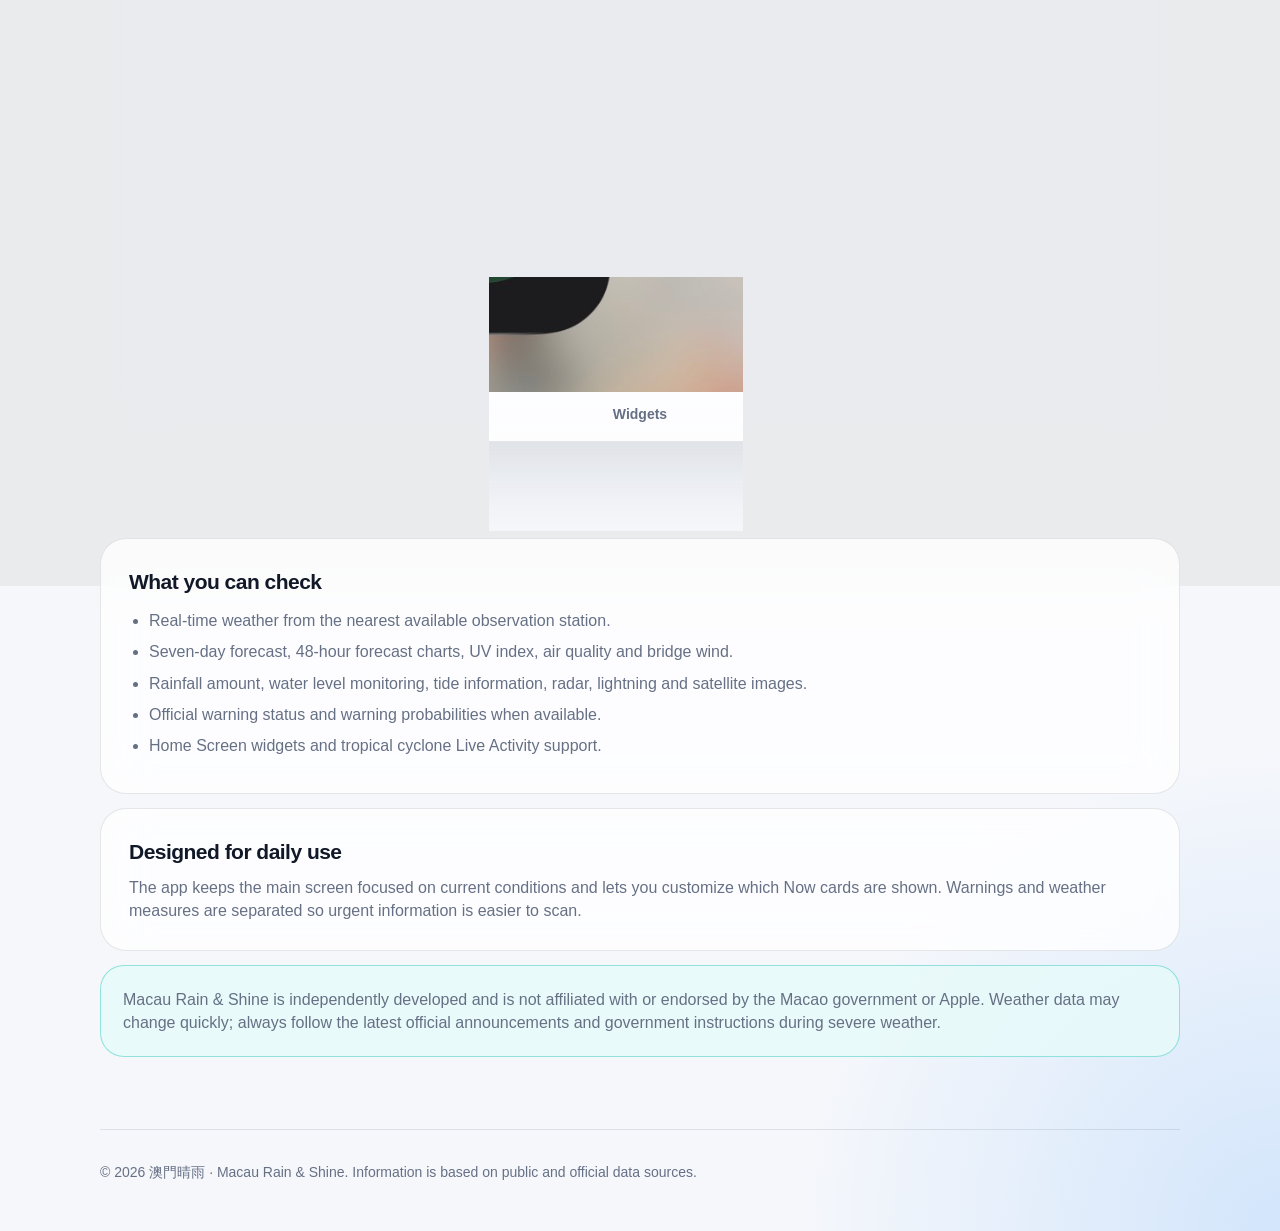
==== commit b86a7de1: "Rebrand website as Macau Rain and Shine" ====
--- a/index.html
+++ b/index.html
@@ -3,14 +3,14 @@
 <head>
   <meta charset="utf-8">
   <meta name="viewport" content="width=device-width, initial-scale=1">
-  <title>Macau Weather</title>
-  <meta name="description" content="Macau Weather brings real-time Macau weather, warnings, forecasts, air quality, traffic cameras, water levels, widgets and Live Activities into one clean iOS app.">
+  <title>Macau Rain &amp; Shine</title>
+  <meta name="description" content="Macau Rain &amp; Shine brings real-time Macau weather, warnings, forecasts, air quality, traffic cameras, water levels, widgets and Live Activities into one clean iOS app.">
   <link rel="stylesheet" href="styles.css">
 </head>
 <body>
   <header class="topbar">
     <nav class="page nav" aria-label="Main navigation">
-      <a class="brand" href="index.html">Macau Weather</a>
+      <a class="brand" href="index.html">澳門晴雨</a>
       <div class="links">
         <a href="support.html">Support</a>
         <a href="privacy.html">Privacy</a>
@@ -27,7 +27,7 @@
       <div class="hero">
         <div class="eyebrow">Made for Macau</div>
         <h1>Weather, warnings and local conditions in one place.</h1>
-        <p class="lead">Macau Weather combines real-time weather, official warning signals, air quality, traffic cameras, water levels, widgets and Live Activities in a clean iOS experience.</p>
+        <p class="lead">Macau Rain &amp; Shine combines real-time weather, public warning information, air quality, traffic cameras, water levels, widgets and Live Activities in a clean iOS experience.</p>
         <div class="actions">
           <a class="button" href="support.html">Get support</a>
           <a class="button secondary" href="privacy.html">Privacy policy</a>
@@ -83,7 +83,7 @@
           <p>The app keeps the main screen focused on current conditions and lets you customize which Now cards are shown. Warnings and weather measures are separated so urgent information is easier to scan.</p>
         </article>
         <article class="notice">
-          <p>Weather data may change quickly. Always follow the latest official announcements and government instructions during severe weather.</p>
+          <p>Macau Rain &amp; Shine is independently developed and is not affiliated with or endorsed by the Macao government or Apple. Weather data may change quickly; always follow the latest official announcements and government instructions during severe weather.</p>
         </article>
       </section>
     </section>
@@ -92,7 +92,7 @@
       <div class="hero">
         <div class="eyebrow">為澳門而設</div>
         <h1>即時天氣、警告及本地情況，一個 App 睇晒。</h1>
-        <p class="lead">澳門天氣整合即時天氣、官方警告信號、空氣質素、交通鏡頭、水位監測、Widget 及 Live Activity，提供清晰簡潔的 iOS 體驗。</p>
+        <p class="lead">澳門晴雨整合即時天氣、公開警告資訊、空氣質素、交通鏡頭、水位監測、Widget 及 Live Activity，提供清晰簡潔的 iOS 體驗。</p>
         <div class="actions">
           <a class="button" href="support.html">支援</a>
           <a class="button secondary" href="privacy.html">私隱政策</a>
@@ -148,7 +148,7 @@
           <p>主頁集中顯示現時最需要的資訊，並可自訂顯示哪些即時卡片。警告及惡劣天氣措施分頁處理，方便快速掃讀。</p>
         </article>
         <article class="notice">
-          <p>天氣資料可能快速轉變。惡劣天氣期間，請以最新官方公布及政府指引為準。</p>
+          <p>澳門晴雨由獨立開發者製作，與澳門政府部門或 Apple 沒有隸屬、認可或合作關係。天氣資料可能快速轉變；惡劣天氣期間，請以最新官方公布及政府指引為準。</p>
         </article>
       </section>
     </section>
@@ -156,8 +156,8 @@
     <section class="language-panel" data-panel="zh-Hans">
       <div class="hero">
         <div class="eyebrow">为澳门而设</div>
-        <h1>即时天气、警告及本地情况，一个 App 搞定。</h1>
-        <p class="lead">澳门天气整合即时天气、官方警告信号、空气质量、交通镜头、水位监测、Widget 及 Live Activity，提供清晰简洁的 iOS 体验。</p>
+        <h1>即时天气、警告及本地情况，一个 App 看齐。</h1>
+        <p class="lead">澳门晴雨整合即时天气、公开警告信息、空气质量、交通镜头、水位监测、Widget 及 Live Activity，提供清晰简洁的 iOS 体验。</p>
         <div class="actions">
           <a class="button" href="support.html">支持</a>
           <a class="button secondary" href="privacy.html">隐私政策</a>
@@ -213,7 +213,7 @@
           <p>主页集中显示当前最需要的信息，并可自定义显示哪些即时卡片。警告及恶劣天气措施分页处理，方便快速扫读。</p>
         </article>
         <article class="notice">
-          <p>天气资料可能快速转变。恶劣天气期间，请以最新官方公布及政府指引为准。</p>
+          <p>澳门晴雨由独立开发者制作，与澳门政府部门或 Apple 没有隶属、认可或合作关系。天气资料可能快速转变；恶劣天气期间，请以最新官方公布及政府指引为准。</p>
         </article>
       </section>
     </section>
@@ -222,7 +222,7 @@
       <div class="hero">
         <div class="eyebrow">Criado para Macau</div>
         <h1>Tempo, avisos e condições locais num só lugar.</h1>
-        <p class="lead">Macau Weather reúne tempo em tempo real, avisos oficiais, qualidade do ar, câmaras de trânsito, nível da água, widgets e Live Activities numa experiência iOS simples e clara.</p>
+        <p class="lead">Sol e Chuva Macau reúne tempo em tempo real, informação pública sobre avisos, qualidade do ar, câmaras de trânsito, nível da água, widgets e Live Activities numa experiência iOS simples e clara.</p>
         <div class="actions">
           <a class="button" href="support.html">Apoio</a>
           <a class="button secondary" href="privacy.html">Privacidade</a>
@@ -278,13 +278,13 @@
           <p>A página principal mostra as informações mais importantes do momento e permite personalizar os cartões. Os avisos e medidas de mau tempo ficam em páginas separadas para leitura rápida.</p>
         </article>
         <article class="notice">
-          <p>As condições meteorológicas podem mudar rapidamente. Durante mau tempo, siga sempre os anúncios oficiais e as instruções do governo.</p>
+          <p>Sol e Chuva Macau é desenvolvida de forma independente e não é afiliada nem apoiada pelo Governo de Macau ou pela Apple. As condições meteorológicas podem mudar rapidamente; durante mau tempo, siga sempre os anúncios oficiais e as instruções do governo.</p>
         </article>
       </section>
     </section>
   </main>
 
-  <footer class="page footer">© 2026 Macau Weather. Information is based on public and official data sources.</footer>
+  <footer class="page footer">© 2026 澳門晴雨 · Macau Rain &amp; Shine. Information is based on public and official data sources.</footer>
   <script>
     const buttons = document.querySelectorAll(".lang-button");
     const panels = document.querySelectorAll(".language-panel");
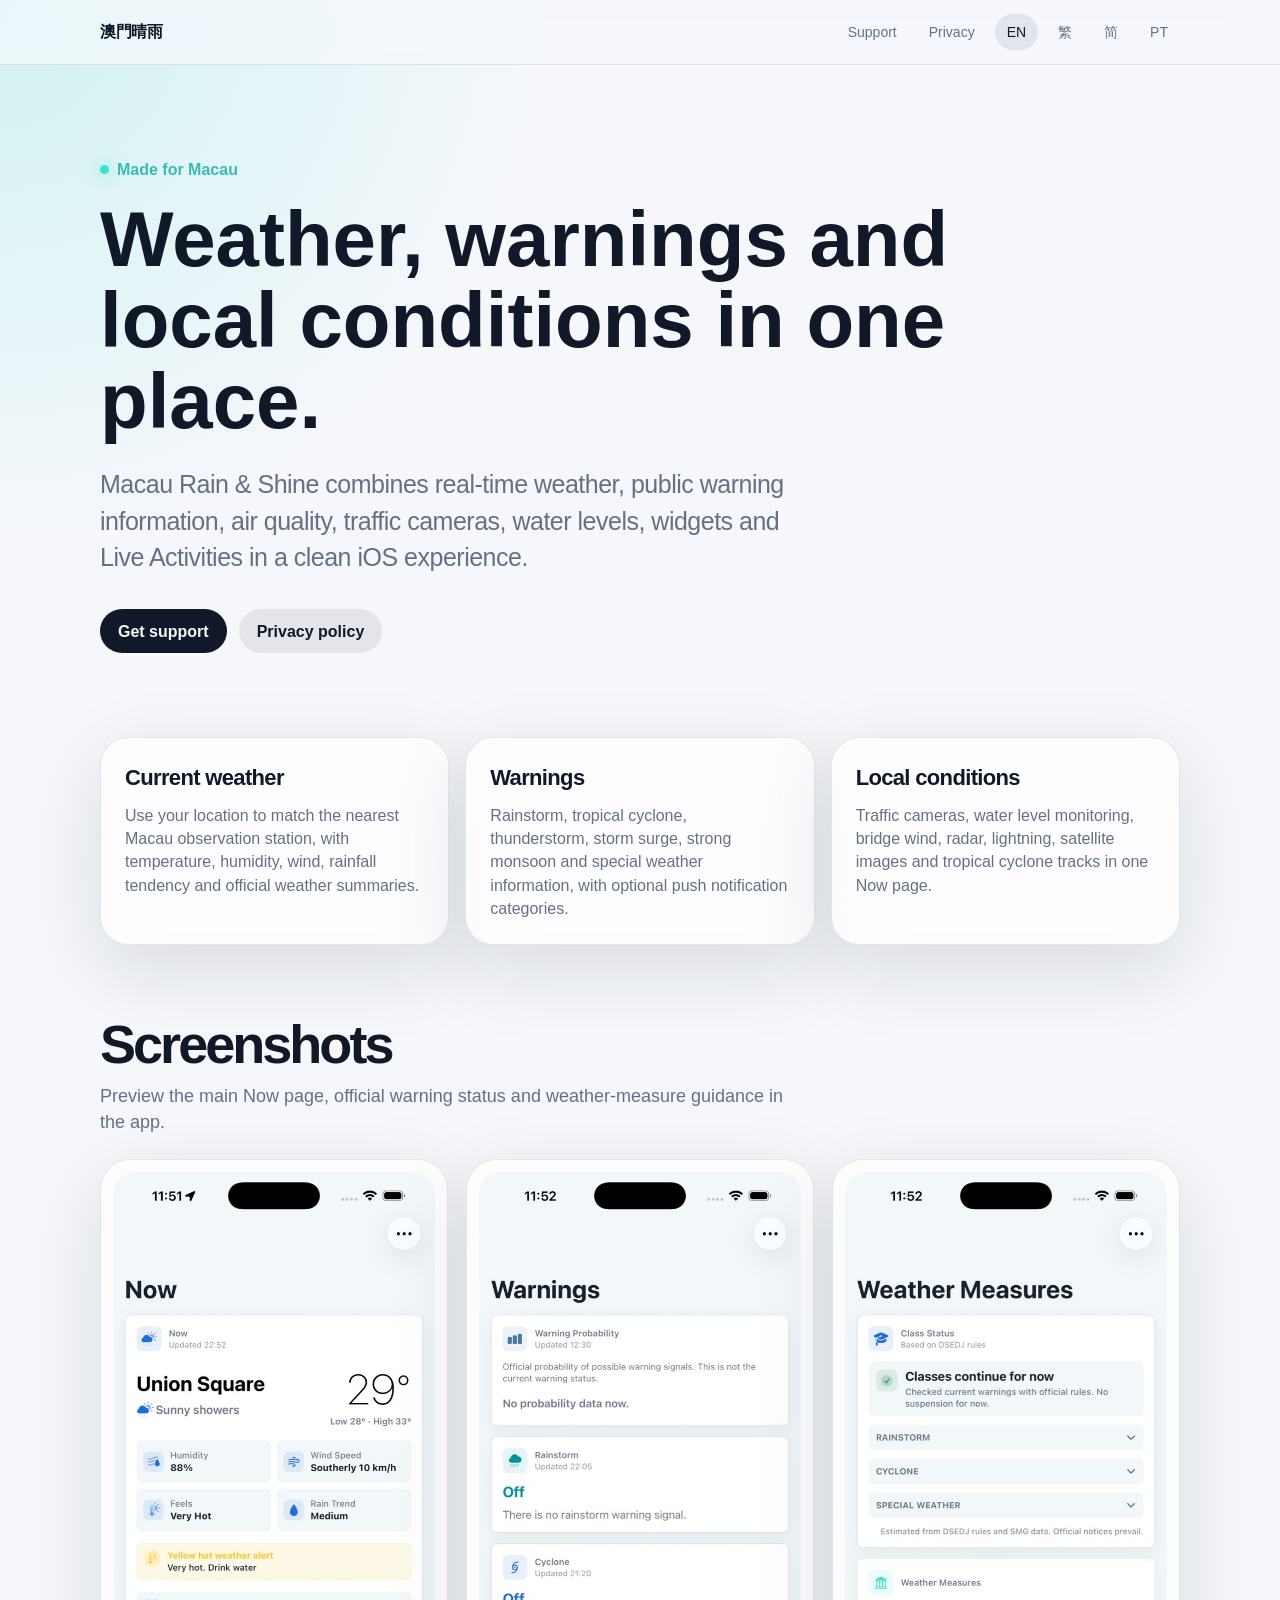
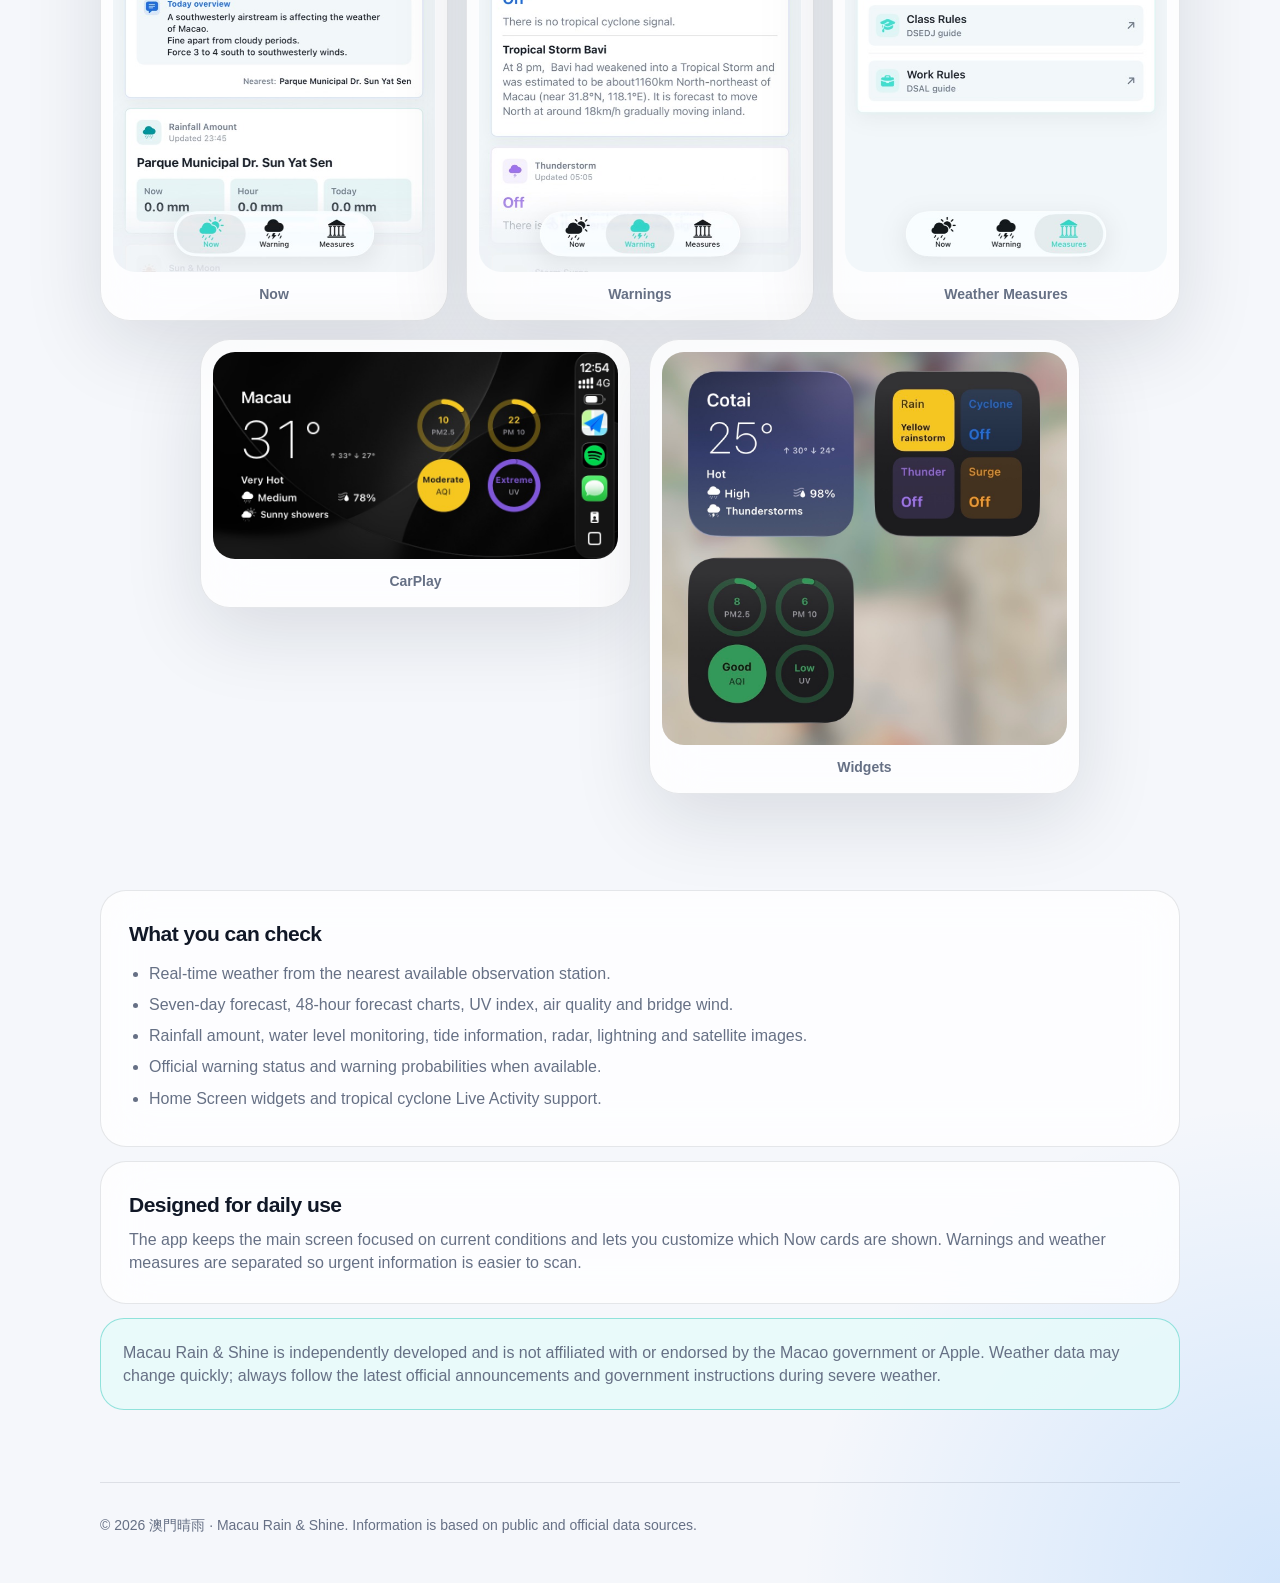
==== commit 70abb7fe: "Refine CarPlay and widget screenshot layout" ====
--- a/index.html
+++ b/index.html
@@ -56,14 +56,16 @@
             <img src="assets/screenshots/en-measures.jpg" alt="Weather Measures page showing class status and government guidance links" loading="lazy">
             <figcaption>Weather Measures</figcaption>
           </figure>
-          <figure class="screenshot-card wide">
-            <img src="assets/screenshots/en-carplay.jpg" alt="CarPlay screen showing current weather, air quality and UV information" loading="lazy">
-            <figcaption>CarPlay</figcaption>
-          </figure>
-          <figure class="screenshot-card wide widget-preview">
-            <img src="assets/screenshots/widget-en.jpg" alt="Home Screen widgets showing current weather, warning status, air quality and UV information" loading="lazy">
-            <figcaption>Widgets</figcaption>
-          </figure>
+          <div class="screenshot-pair">
+            <figure class="screenshot-card carplay-preview">
+              <img src="assets/screenshots/en-carplay.jpg" alt="CarPlay screen showing current weather, air quality and UV information" loading="lazy">
+              <figcaption>CarPlay</figcaption>
+            </figure>
+            <figure class="screenshot-card widget-preview">
+              <img src="assets/screenshots/widget-en.jpg" alt="Home Screen widgets showing current weather, warning status, air quality and UV information" loading="lazy">
+              <figcaption>Widgets</figcaption>
+            </figure>
+          </div>
         </div>
       </section>
 
@@ -121,14 +123,16 @@
             <img src="assets/screenshots/zh-Hant-measures.jpg" alt="惡劣天氣措施頁面，顯示停課情況及政府指引" loading="lazy">
             <figcaption>惡劣天氣措施</figcaption>
           </figure>
-          <figure class="screenshot-card wide">
-            <img src="assets/screenshots/zh-Hant-carplay.jpg" alt="CarPlay 畫面，顯示即時天氣、空氣質素及紫外線資料" loading="lazy">
-            <figcaption>CarPlay</figcaption>
-          </figure>
-          <figure class="screenshot-card wide widget-preview">
-            <img src="assets/screenshots/widget-zh-Hant.jpg" alt="主畫面 Widget，顯示即時天氣、警告狀態、空氣質素及紫外線資料" loading="lazy">
-            <figcaption>Widget</figcaption>
-          </figure>
+          <div class="screenshot-pair">
+            <figure class="screenshot-card carplay-preview">
+              <img src="assets/screenshots/zh-Hant-carplay.jpg" alt="CarPlay 畫面，顯示即時天氣、空氣質素及紫外線資料" loading="lazy">
+              <figcaption>CarPlay</figcaption>
+            </figure>
+            <figure class="screenshot-card widget-preview">
+              <img src="assets/screenshots/widget-zh-Hant.jpg" alt="主畫面 Widget，顯示即時天氣、警告狀態、空氣質素及紫外線資料" loading="lazy">
+              <figcaption>Widget</figcaption>
+            </figure>
+          </div>
         </div>
       </section>
 
@@ -186,14 +190,16 @@
             <img src="assets/screenshots/zh-Hans-measures.jpg" alt="恶劣天气措施页面，显示停课情况及政府指引" loading="lazy">
             <figcaption>恶劣天气措施</figcaption>
           </figure>
-          <figure class="screenshot-card wide">
-            <img src="assets/screenshots/zh-Hans-carplay.jpg" alt="CarPlay 画面，显示即时天气、空气质量及紫外线资料" loading="lazy">
-            <figcaption>CarPlay</figcaption>
-          </figure>
-          <figure class="screenshot-card wide widget-preview">
-            <img src="assets/screenshots/widget-zh-Hans.jpg" alt="主屏幕 Widget，显示即时天气、警告状态、空气质量及紫外线资料" loading="lazy">
-            <figcaption>Widget</figcaption>
-          </figure>
+          <div class="screenshot-pair">
+            <figure class="screenshot-card carplay-preview">
+              <img src="assets/screenshots/zh-Hans-carplay.jpg" alt="CarPlay 画面，显示即时天气、空气质量及紫外线资料" loading="lazy">
+              <figcaption>CarPlay</figcaption>
+            </figure>
+            <figure class="screenshot-card widget-preview">
+              <img src="assets/screenshots/widget-zh-Hans.jpg" alt="主屏幕 Widget，显示即时天气、警告状态、空气质量及紫外线资料" loading="lazy">
+              <figcaption>Widget</figcaption>
+            </figure>
+          </div>
         </div>
       </section>
 
@@ -251,14 +257,16 @@
             <img src="assets/screenshots/pt-measures.jpg" alt="Página Medidas de mau tempo com estado das aulas e guias oficiais" loading="lazy">
             <figcaption>Medidas</figcaption>
           </figure>
-          <figure class="screenshot-card wide">
-            <img src="assets/screenshots/pt-carplay.jpg" alt="Ecrã CarPlay com tempo atual, qualidade do ar e índice UV" loading="lazy">
-            <figcaption>CarPlay</figcaption>
-          </figure>
-          <figure class="screenshot-card wide widget-preview">
-            <img src="assets/screenshots/widget-pt.jpg" alt="Widgets do ecrã principal com tempo atual, avisos, qualidade do ar e índice UV" loading="lazy">
-            <figcaption>Widgets</figcaption>
-          </figure>
+          <div class="screenshot-pair">
+            <figure class="screenshot-card carplay-preview">
+              <img src="assets/screenshots/pt-carplay.jpg" alt="Ecrã CarPlay com tempo atual, qualidade do ar e índice UV" loading="lazy">
+              <figcaption>CarPlay</figcaption>
+            </figure>
+            <figure class="screenshot-card widget-preview">
+              <img src="assets/screenshots/widget-pt.jpg" alt="Widgets do ecrã principal com tempo atual, avisos, qualidade do ar e índice UV" loading="lazy">
+              <figcaption>Widgets</figcaption>
+            </figure>
+          </div>
         </div>
       </section>
 
--- a/styles.css
+++ b/styles.css
@@ -220,11 +220,17 @@
   background: color-mix(in srgb, var(--ink) 8%, transparent);
 }
 
-.screenshot-card.wide {
+.screenshot-pair {
   grid-column: 1 / -1;
-}
-
-.screenshot-card.wide img {
+  display: grid;
+  grid-template-columns: repeat(2, minmax(0, 1fr));
+  gap: 18px;
+  width: min(100%, 880px);
+  margin-inline: auto;
+  align-items: start;
+}
+
+.screenshot-card.carplay-preview img {
   aspect-ratio: 912 / 465;
   object-fit: cover;
 }
@@ -390,13 +396,16 @@
     margin-inline: auto;
   }
 
-  .screenshot-card.wide {
-    max-width: 100%;
-  }
-
   .card,
   .text-card {
     border-radius: 22px;
     padding: 20px;
   }
 }
+
+@media (max-width: 560px) {
+  .screenshot-pair {
+    grid-template-columns: 1fr;
+    max-width: 420px;
+  }
+}
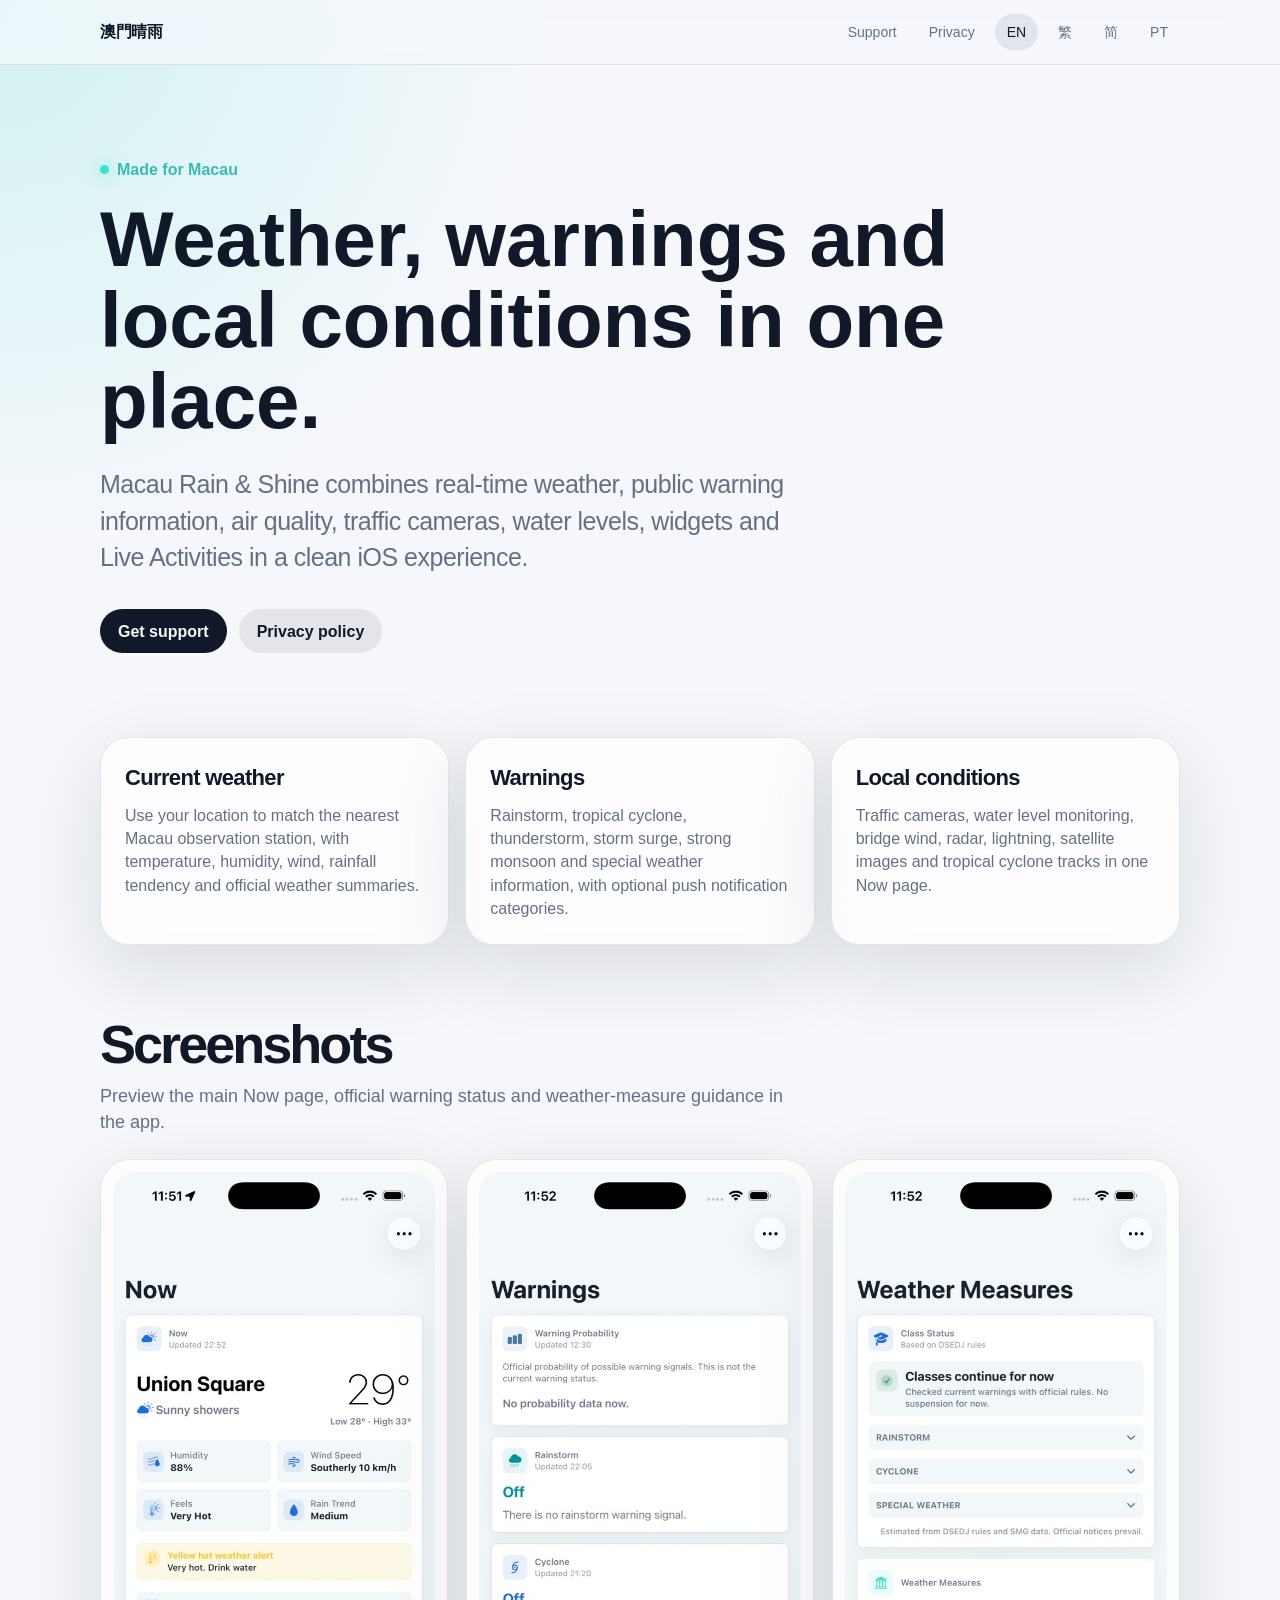
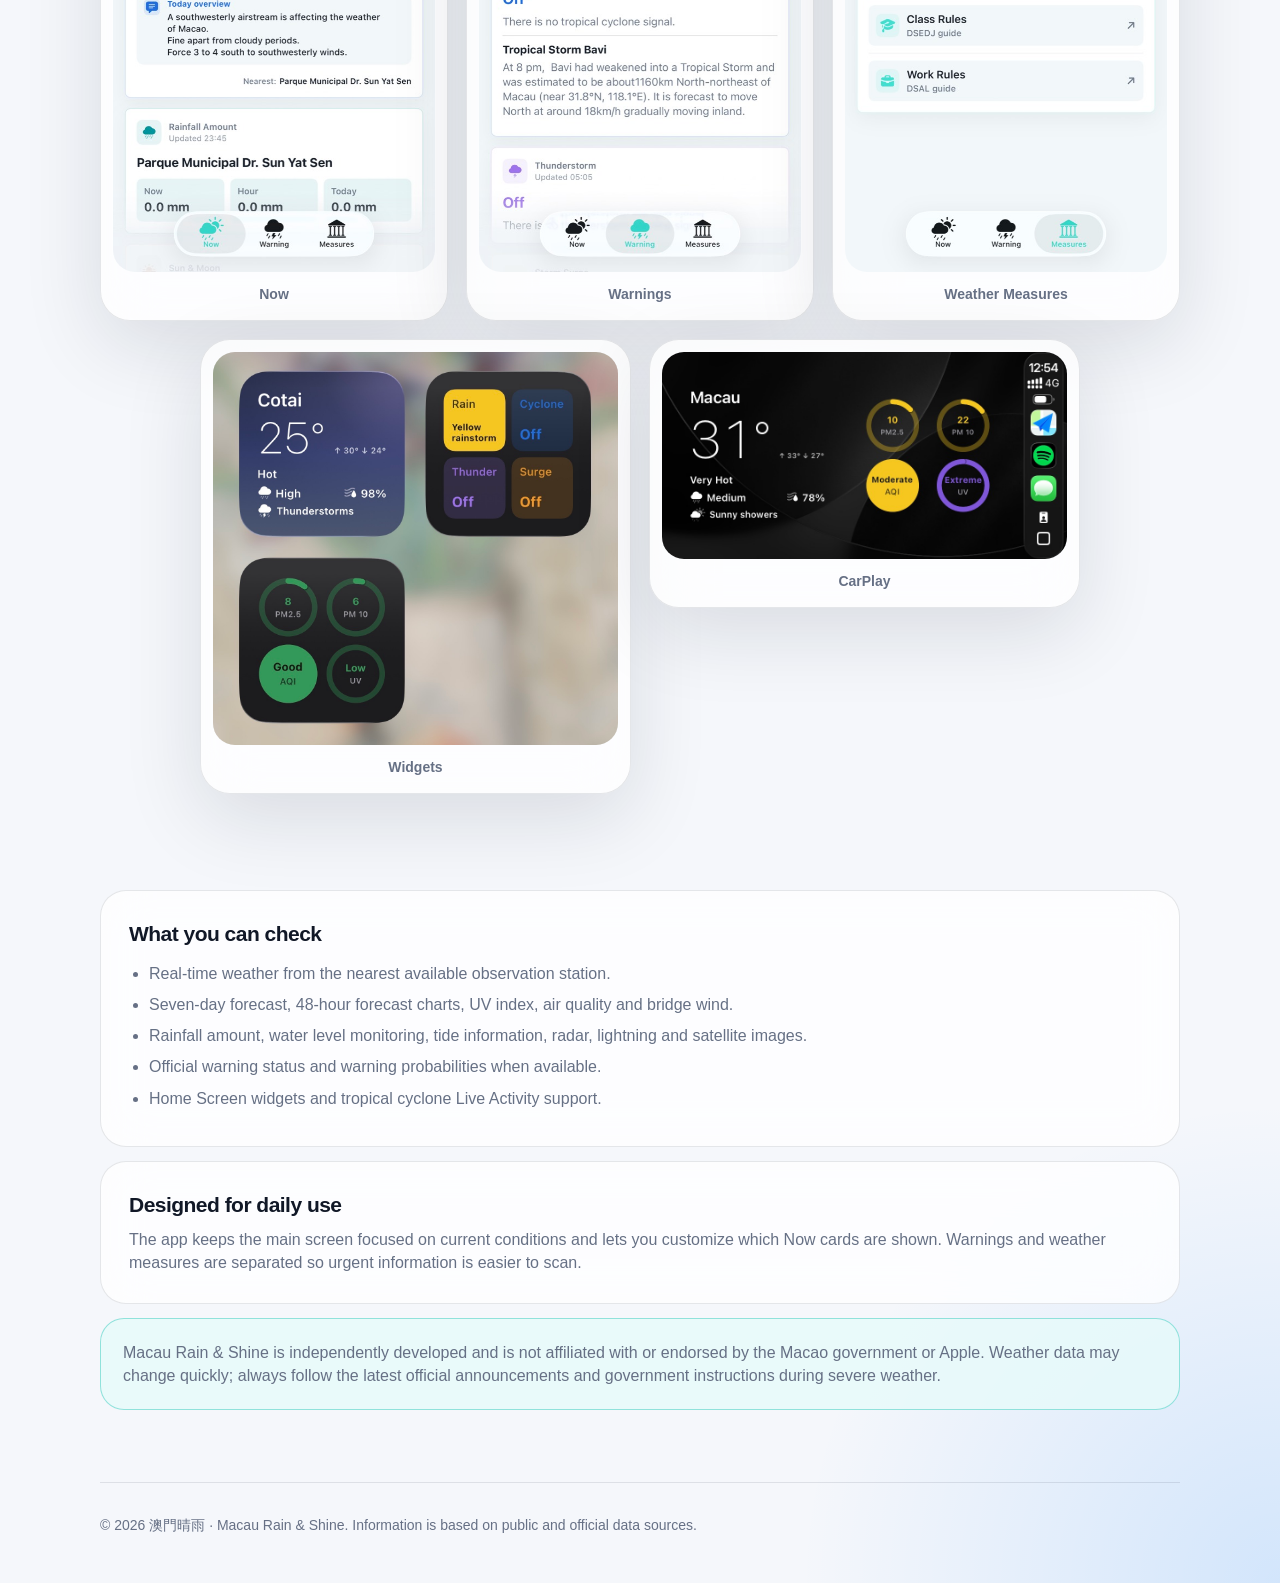
==== commit baed8a16: "Place CarPlay previews beside widgets" ====
--- a/index.html
+++ b/index.html
@@ -57,13 +57,13 @@
             <figcaption>Weather Measures</figcaption>
           </figure>
           <div class="screenshot-pair">
+            <figure class="screenshot-card widget-preview">
+              <img src="assets/screenshots/widget-en.jpg" alt="Home Screen widgets showing current weather, warning status, air quality and UV information" loading="lazy">
+              <figcaption>Widgets</figcaption>
+            </figure>
             <figure class="screenshot-card carplay-preview">
               <img src="assets/screenshots/en-carplay.jpg" alt="CarPlay screen showing current weather, air quality and UV information" loading="lazy">
               <figcaption>CarPlay</figcaption>
-            </figure>
-            <figure class="screenshot-card widget-preview">
-              <img src="assets/screenshots/widget-en.jpg" alt="Home Screen widgets showing current weather, warning status, air quality and UV information" loading="lazy">
-              <figcaption>Widgets</figcaption>
             </figure>
           </div>
         </div>
@@ -124,13 +124,13 @@
             <figcaption>惡劣天氣措施</figcaption>
           </figure>
           <div class="screenshot-pair">
+            <figure class="screenshot-card widget-preview">
+              <img src="assets/screenshots/widget-zh-Hant.jpg" alt="主畫面 Widget，顯示即時天氣、警告狀態、空氣質素及紫外線資料" loading="lazy">
+              <figcaption>Widget</figcaption>
+            </figure>
             <figure class="screenshot-card carplay-preview">
               <img src="assets/screenshots/zh-Hant-carplay.jpg" alt="CarPlay 畫面，顯示即時天氣、空氣質素及紫外線資料" loading="lazy">
               <figcaption>CarPlay</figcaption>
-            </figure>
-            <figure class="screenshot-card widget-preview">
-              <img src="assets/screenshots/widget-zh-Hant.jpg" alt="主畫面 Widget，顯示即時天氣、警告狀態、空氣質素及紫外線資料" loading="lazy">
-              <figcaption>Widget</figcaption>
             </figure>
           </div>
         </div>
@@ -191,13 +191,13 @@
             <figcaption>恶劣天气措施</figcaption>
           </figure>
           <div class="screenshot-pair">
+            <figure class="screenshot-card widget-preview">
+              <img src="assets/screenshots/widget-zh-Hans.jpg" alt="主屏幕 Widget，显示即时天气、警告状态、空气质量及紫外线资料" loading="lazy">
+              <figcaption>Widget</figcaption>
+            </figure>
             <figure class="screenshot-card carplay-preview">
               <img src="assets/screenshots/zh-Hans-carplay.jpg" alt="CarPlay 画面，显示即时天气、空气质量及紫外线资料" loading="lazy">
               <figcaption>CarPlay</figcaption>
-            </figure>
-            <figure class="screenshot-card widget-preview">
-              <img src="assets/screenshots/widget-zh-Hans.jpg" alt="主屏幕 Widget，显示即时天气、警告状态、空气质量及紫外线资料" loading="lazy">
-              <figcaption>Widget</figcaption>
             </figure>
           </div>
         </div>
@@ -258,13 +258,13 @@
             <figcaption>Medidas</figcaption>
           </figure>
           <div class="screenshot-pair">
+            <figure class="screenshot-card widget-preview">
+              <img src="assets/screenshots/widget-pt.jpg" alt="Widgets do ecrã principal com tempo atual, avisos, qualidade do ar e índice UV" loading="lazy">
+              <figcaption>Widgets</figcaption>
+            </figure>
             <figure class="screenshot-card carplay-preview">
               <img src="assets/screenshots/pt-carplay.jpg" alt="Ecrã CarPlay com tempo atual, qualidade do ar e índice UV" loading="lazy">
               <figcaption>CarPlay</figcaption>
-            </figure>
-            <figure class="screenshot-card widget-preview">
-              <img src="assets/screenshots/widget-pt.jpg" alt="Widgets do ecrã principal com tempo atual, avisos, qualidade do ar e índice UV" loading="lazy">
-              <figcaption>Widgets</figcaption>
             </figure>
           </div>
         </div>
